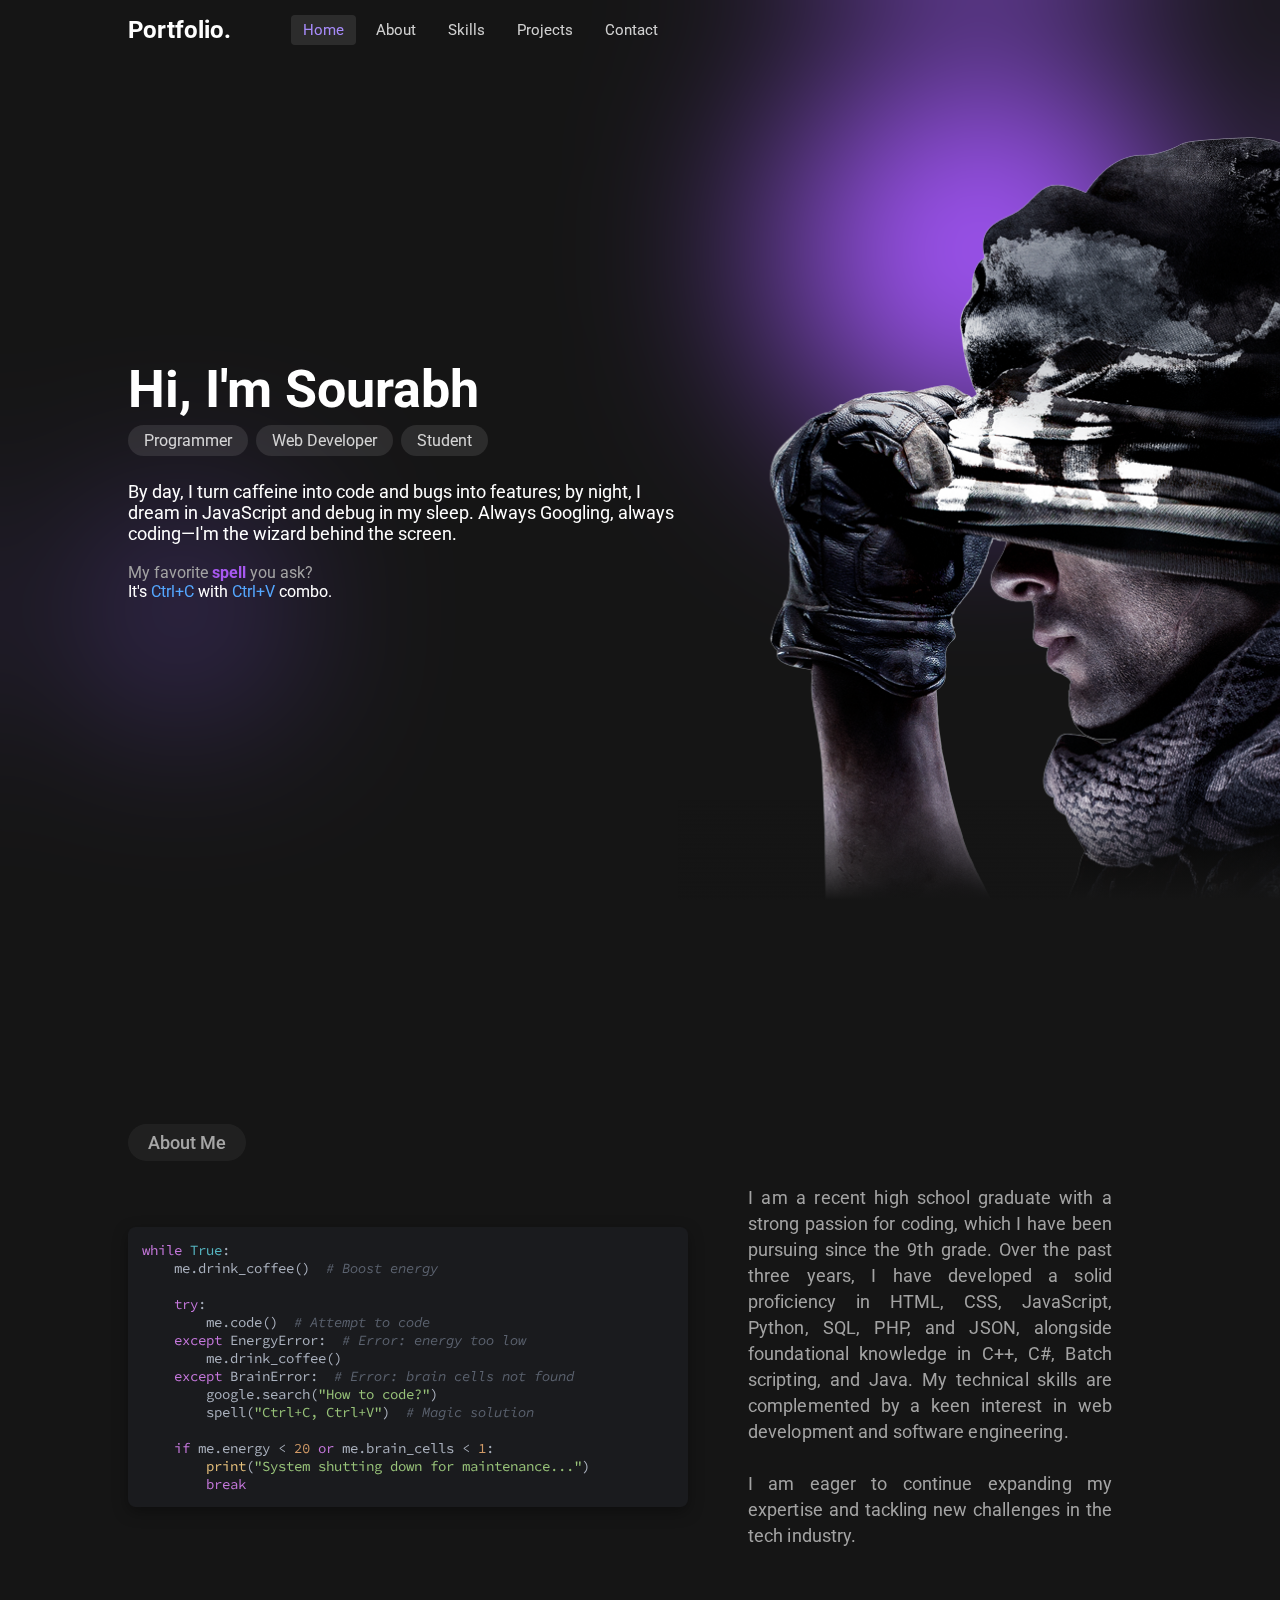
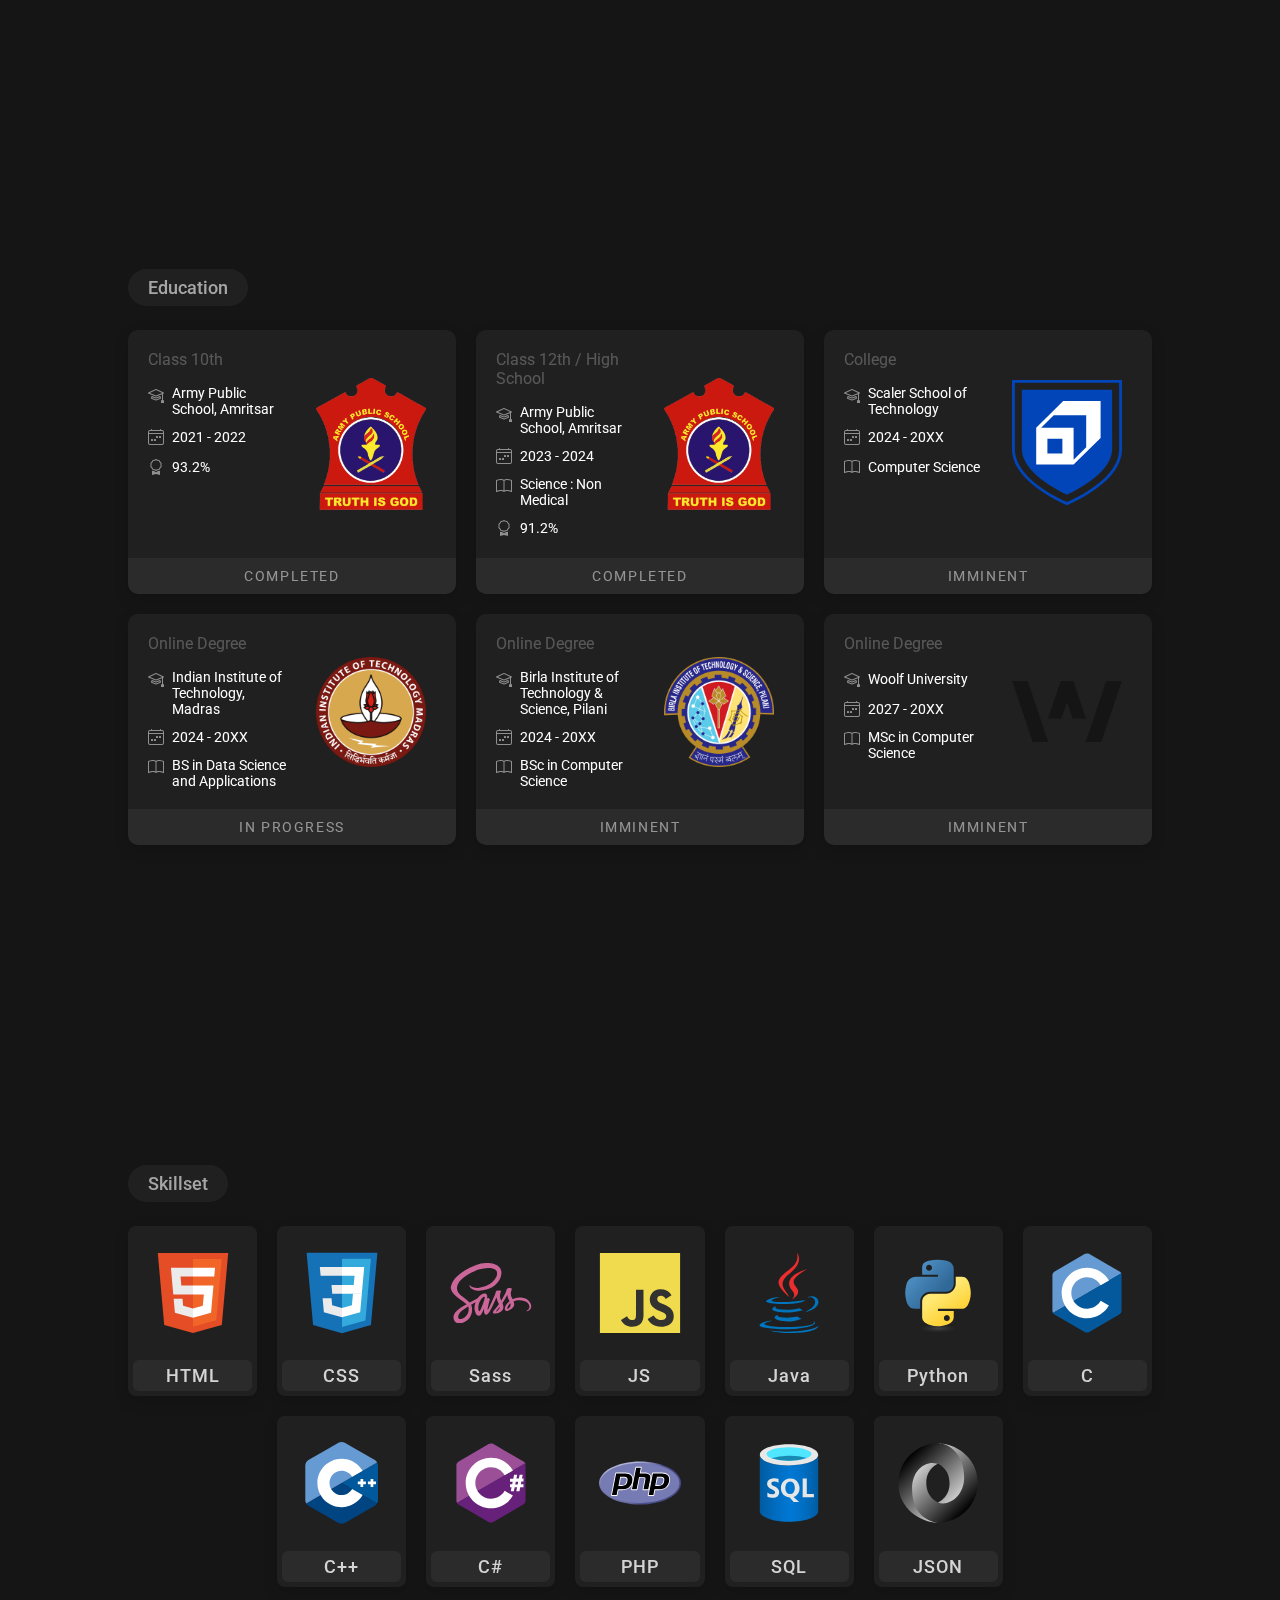
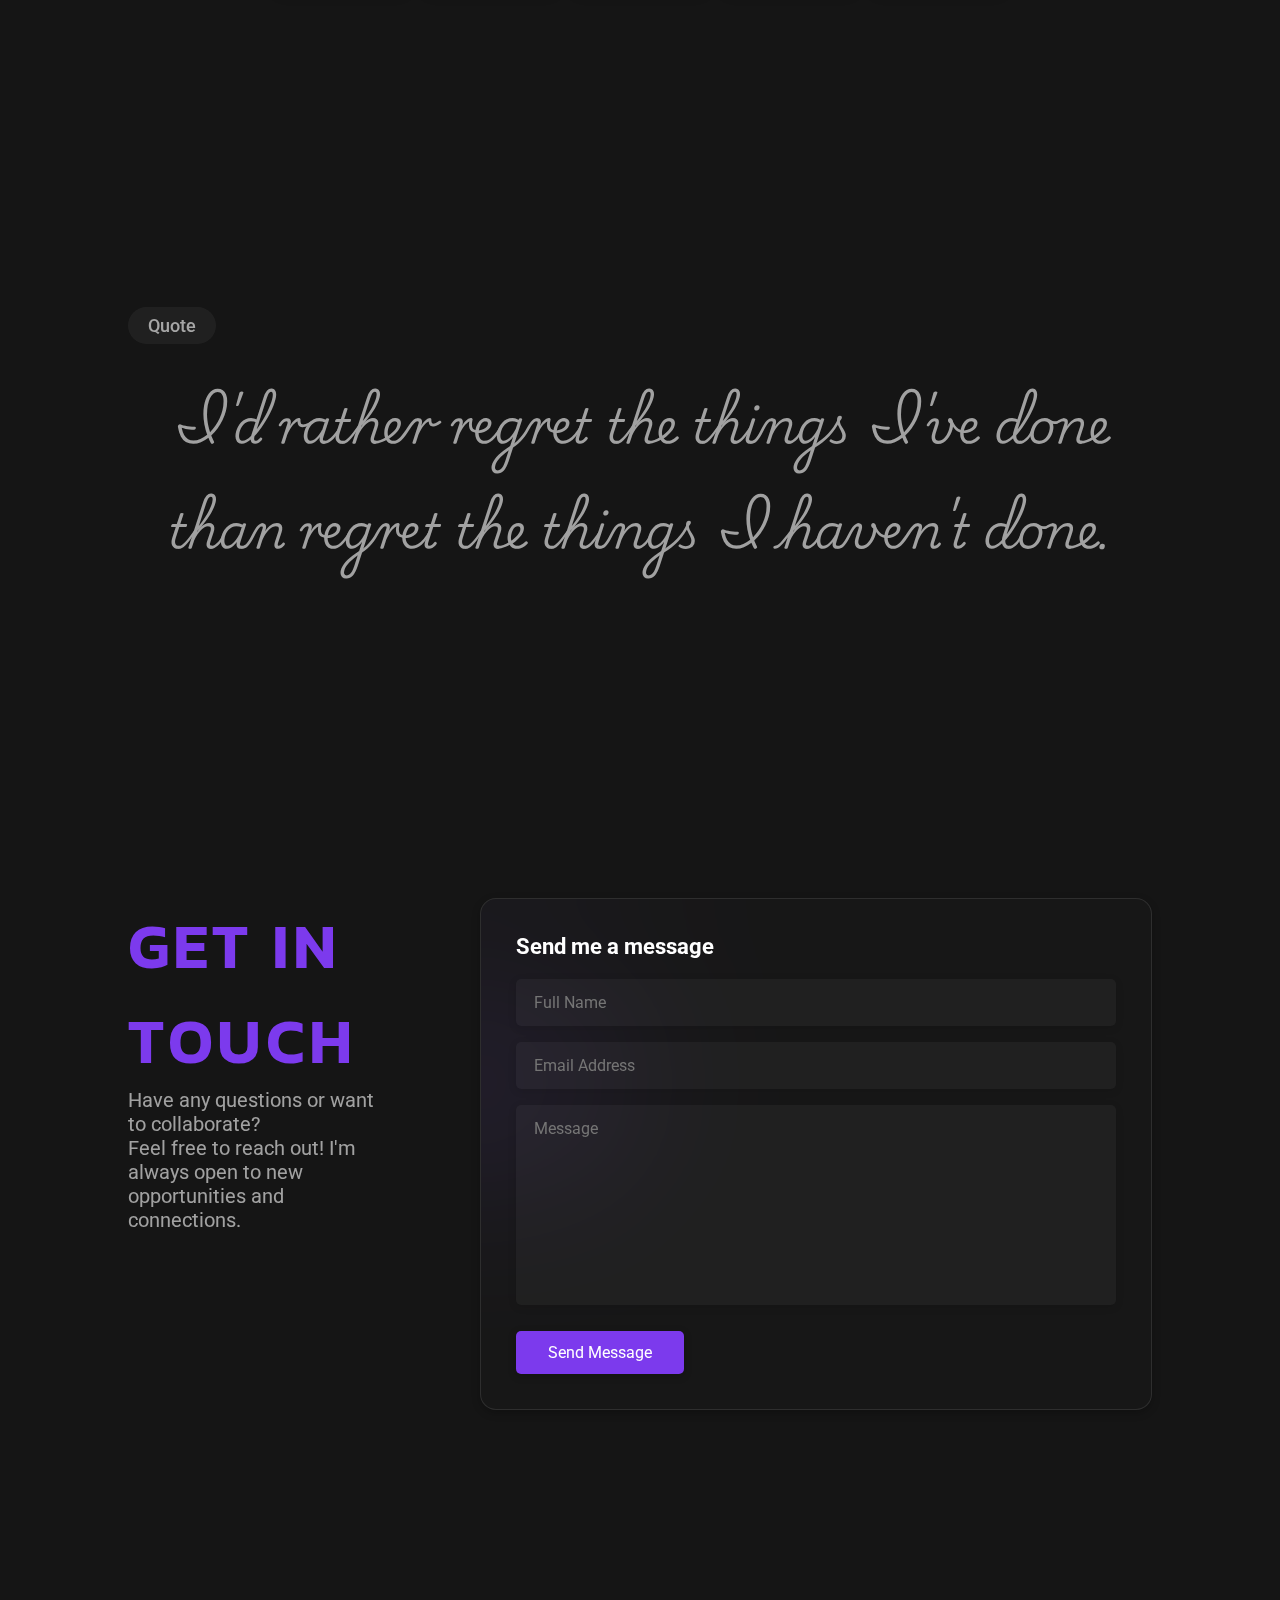
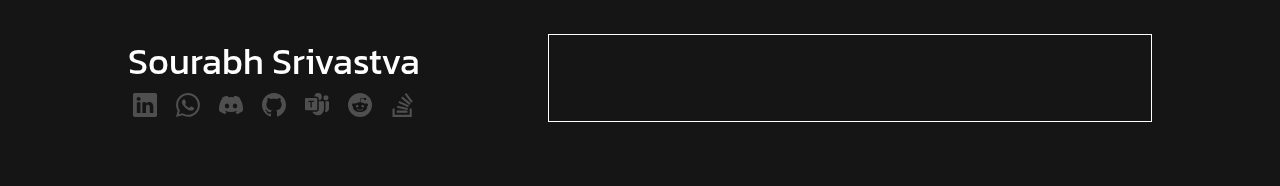
==== index.html @ 2c6bd29f "Add files via upload" ====
<!DOCTYPE html>
<html lang="en">
<head>
    <meta charset="UTF-8">
    <meta name="viewport" content="width=device-width, initial-scale=1.0">
    <title>Document</title>
    <link rel="stylesheet" href="assets/styles/atom-one-dark.min.css">
    <link rel="stylesheet" href="assets/styles/card-glow.css">
    <link rel="stylesheet" href="assets/styles/style.css">
    <script src="assets/scripts/svg-loader.min.js"></script>
    <script src="assets/scripts/highlight.min.js"></script>
    <script>
        hljs.highlightAll();
        hljs.configure({tabReplace: '    '});
    </script>
    <script src="assets/scripts/education.js" defer></script>
    <script src="assets/scripts/programming-languages.js" defer></script>
</head>
<body>
    <div class="bg-bubble bubble-1"></div>
    <div class="bg-bubble bubble-2"></div>
    <div class="bg-effect"></div>
    <div id="navbar">
        <div class="logo-wrapper">
            <h2>Portfolio.</h2>
        </div>
        <div class="nav-list">
            <a href="#home">
                <div class="nav-item active">
                    <div class="icon"></div>
                    <span>Home</span>
                </div>
            </a>
            <a href="#about-me">
                <div class="nav-item">
                    <div class="icon"></div>
                    <span>About</span>
                </div>
            </a>
            <a href="#skills">
                <div class="nav-item">
                    <div class="icon"></div>
                    <span>Skills</span>
                </div>
            </a>
            <a href="#projects">
                <div class="nav-item">
                    <div class="icon"></div>
                    <span>Projects</span>
                </div>
            </a>
            <a href="#contact">
                <div class="nav-item">
                    <div class="icon"></div>
                    <span>Contact</span>
                </div>
            </a>
        </div>
    </div>

    <section class="banner" id="home">
        <div class="intro">
            <h1>Hi, I'm Sourabh</h1>
            <div class="roles">
                <div class="chip">Programmer</div>
                <div class="chip">Web Developer</div>
                <div class="chip">Student</div>
            </div>
            <p>By day, I turn caffeine into code and bugs into features; by night, I dream in JavaScript and debug in my sleep. Always Googling, always coding—I'm the wizard behind the screen.</p>
            <br><span class="muted">My favorite <b class="font-purple-3">spell</b> you ask?</span>
            <br>It's <span class="font-blue">Ctrl+C</span> with <span class="font-blue">Ctrl+V</span> combo.
        </div>
        <div class="profile-picture-wrapper">
            <img class="profile-picture" src="assets/media/images/ghost.png" alt="">
        </div>
    </section>

    <section class="about-me" id="about-me">
        <header>About Me</header>
        <div class="inner-section-wrapper">
            <div class="code-wrapper">
                <div class="bubble id-1"></div>
                <div class="bubble id-2"></div>
                <pre><code class="language-python">while True:
    me.drink_coffee()  # Boost energy

    try:
        me.code()  # Attempt to code
    except EnergyError:  # Error: energy too low
        me.drink_coffee()
    except BrainError:  # Error: brain cells not found
        google.search("How to code?")
        spell("Ctrl+C, Ctrl+V")  # Magic solution

    if me.energy < 20 or me.brain_cells < 1:
        print("System shutting down for maintenance...")
        break</code></pre>
        </div>
            <p>I am a recent high school graduate with a strong passion for coding, which I have been pursuing since the 9th grade. Over the past three years, I have developed a solid proficiency in HTML, CSS, JavaScript, Python, SQL, PHP, and JSON, alongside foundational knowledge in C++, C#, Batch scripting, and Java. My technical skills are complemented by a keen interest in web development and software engineering.
                <br><br>I am eager to continue expanding my expertise and tackling new challenges in the tech industry.</p>
        </div>
    </section>

    <section class="education">
        <header>Education</header>
        <div class="inner-section-wrapper" id="education-card-wrapper">
            <!-- JS INJECTION -->
        </div>
    </section>

    <section class="skills">
        <header>Skillset</header>
        <div class="inner-section-wrapper" id="skill-card-wrapper">
            <!-- JS INJECTION -->
        </div>
    </section>

    <section class="quote">
        <header>Quote</header>
        <div class="inner-section-wrapper">
            <div class="quote-text">
                I'd rather regret the things I've done<br>than regret the things I haven't done.
            </div>
        </div>
    </section>

    <section class="contact" id="contact">
        <!-- <header>Contach</header> -->
        <div class="inner-section-wrapper">
            <header>
                <h1>Get in touch</h1>
                <p>Have any questions or want to collaborate?<br>Feel free to reach out! I'm always open to new opportunities and connections.</p>
            </header>
            <form action="" method="post">
                <div class="bg-bubble bubble-3"></div>
                <div class="bg-effect"></div>
                <h2>Send me a message</h2>
                <input type="text" name="name" placeholder="Full Name">
                <input type="text" name="email" placeholder="Email Address">
                <textarea name="message" placeholder="Message"></textarea>
                <button type="submit">Send Message</button>
            </form>
        </div>
    </section>

    <footer>
        <h1>Sourabh Srivastva</h1>
        <div class="social-links">
            <div class="link">
                <svg data-src="assets/media/svgs/social-media/linkedin.svg" alt=""></svg>
            </div>
            <div class="link">
                <svg data-src="assets/media/svgs/social-media/whatsapp.svg" alt=""></svg>
            </div>
            <div class="link">
                <svg data-src="assets/media/svgs/social-media/discord.svg" alt=""></svg>
            </div>
            <div class="link">
                <svg data-src="assets/media/svgs/social-media/github.svg" alt=""></svg>
            </div>
            <div class="link">
                <svg data-src="assets/media/svgs/social-media/microsoft-teams.svg" alt=""></svg>
            </div>
            <div class="link">
                <svg data-src="assets/media/svgs/social-media/reddit.svg" alt=""></svg>
            </div>
            <div class="link">
                <svg data-src="assets/media/svgs/social-media/stack-overflow.svg" alt=""></svg>
            </div>
        </div>
        <div class="inner-footer-wrapper">
            <!-- <div>
                <h3>Links</h3>
                <ul>
                    <li>Home</li>
                    <li>About</li>
                    <li>Skills</li>
                    <li>Projects</li>
                    <li>Contacts</li>
                </ul>
            </div> -->
        </div>
    </footer>
</body>
</html>
---- assets/styles/atom-one-dark.min.css ----
pre code.hljs{display:block;overflow-x:auto;padding:1em}code.hljs{padding:3px 5px}.hljs{color:#abb2bf;background:#282c34}.hljs-comment,.hljs-quote{color:#5c6370;font-style:italic}.hljs-doctag,.hljs-formula,.hljs-keyword{color:#c678dd}.hljs-deletion,.hljs-name,.hljs-section,.hljs-selector-tag,.hljs-subst{color:#e06c75}.hljs-literal{color:#56b6c2}.hljs-addition,.hljs-attribute,.hljs-meta .hljs-string,.hljs-regexp,.hljs-string{color:#98c379}.hljs-attr,.hljs-number,.hljs-selector-attr,.hljs-selector-class,.hljs-selector-pseudo,.hljs-template-variable,.hljs-type,.hljs-variable{color:#d19a66}.hljs-bullet,.hljs-link,.hljs-meta,.hljs-selector-id,.hljs-symbol,.hljs-title{color:#61aeee}.hljs-built_in,.hljs-class .hljs-title,.hljs-title.class_{color:#e6c07b}.hljs-emphasis{font-style:italic}.hljs-strong{font-weight:700}.hljs-link{text-decoration:underline}
---- assets/styles/card-glow.css ----
:root {
	/* --backdrop: hsl(0 0% 60% / 0.12); */
	--backdrop: rgba(255, 255, 255, 0);
  --radius: 10;
  --border: 3;
  --backup-border: var(--backdrop);
  --size: 200;
}

[data-glow]:nth-of-type(1) {
  --base: 80;
  --spread: 500;
  --outer: 1;
}

[data-glow]:nth-of-type(2) {
  --base: 150;
  --spread: 300;
  --outer: 1;
}

[data-glow]:nth-of-type(3) {
  --base: 220;
  --spread: 200;
  --outer: 1;
}

.card {
  box-shadow: 0 1rem 2rem -1rem black;
  backdrop-filter: blur(calc(var(--cardblur, 5) * 1px));
}

/* Glow specific styles */
[data-glow] {
  --border-size: calc(var(--border, 2) * 1px);
  --spotlight-size: calc(var(--size, 150) * 1px);
  --hue: calc(var(--base) + (var(--xp, 0) * var(--spread, 0)));
  background-image: radial-gradient(
    var(--spotlight-size) var(--spotlight-size) at
    calc(var(--x, 0) * 1px)
    calc(var(--y, 0) * 1px),
    hsl(var(--hue, 210) calc(var(--saturation, 100) * 1%) calc(var(--lightness, 70) * 1%) / var(--bg-spot-opacity, 0.1)), transparent
  );
  background-color: var(--backdrop, transparent);
  background-size: calc(100% + (2 * var(--border-size))) calc(100% + (2 * var(--border-size)));
  background-position: 50% 50%;
  background-attachment: fixed;
  border: var(--border-size) solid var(--backup-border);
  position: relative;
  touch-action: none;
}

[data-glow]::before,
[data-glow]::after {
  pointer-events: none;
  content: "";
  position: absolute;
  inset: calc(var(--border-size) * -1);
  border: var(--border-size) solid transparent;
  border-radius: calc(var(--radius) * 1px);
  background-attachment: fixed;
  background-size: calc(100% + (2 * var(--border-size))) calc(100% + (2 * var(--border-size)));
  background-repeat: no-repeat;
  background-position: 50% 50%;
  mask:
    linear-gradient(transparent, transparent),
    linear-gradient(white, white);
  mask-clip: padding-box, border-box;
  mask-composite: intersect;
}

/* This is the emphasis light */
[data-glow]::before {
  background-image: radial-gradient(
    calc(var(--spotlight-size) * 0.75) calc(var(--spotlight-size) * 0.75) at
    calc(var(--x, 0) * 1px)
    calc(var(--y, 0) * 1px),
    hsl(var(--hue, 210) calc(var(--saturation, 100) * 1%) calc(var(--lightness, 50) * 1%) / var(--border-spot-opacity, 1)), transparent 100%
  );
  filter: brightness(2);
}
/* This is the spotlight */
[data-glow]::after {
  background-image: radial-gradient(
    calc(var(--spotlight-size) * 0.5) calc(var(--spotlight-size) * 0.5) at
    calc(var(--x, 0) * 1px)
    calc(var(--y, 0) * 1px),
    hsl(0 100% 100% / var(--border-light-opacity, 1)), transparent 100%
  );
}
[data-glow] [data-glow] {
  position: absolute;
  inset: 0;
  will-change: filter;
  opacity: var(--outer, 1);
}
[data-glow] > [data-glow] {
  border-radius: calc(var(--radius) * 1px);
  border-width: calc(var(--border-size) * 20);
  filter: blur(calc(var(--border-size) * 10));
  background: none;
  pointer-events: none;
}
[data-glow] > [data-glow]::before {
  inset: -10px;
  border-width: 10px;
}
[data-glow] [data-glow] {
  border: none;
}
[data-glow] :is(a, button) {
  border-radius: calc(var(--radius) * 1px);
  border: var(--border-size) solid transparent;
}
[data-glow] :is(a, button) [data-glow] {
  background: none;
}
[data-glow] :is(a, button) [data-glow]::before {
  inset: calc(var(--border-size) * -1);
  border-width: calc(var(--border-size) * 1);
}
---- assets/styles/style.css ----
@import url('https://fonts.googleapis.com/css2?family=Roboto:ital,wght@0,100;0,300;0,400;0,500;0,700;0,900;1,100;1,300;1,400;1,500;1,700;1,900&display=swap');
@import url('https://fonts.googleapis.com/css2?family=Source+Code+Pro:ital,wght@0,200..900;1,200..900&display=swap');
@import url('https://fonts.googleapis.com/css2?family=Kanit:ital,wght@0,100;0,200;0,300;0,400;0,500;0,600;0,700;0,800;0,900;1,100;1,200;1,300;1,400;1,500;1,600;1,700;1,800;1,900&display=swap');
@import url('https://fonts.googleapis.com/css2?family=Playwrite+CU:wght@100..400&display=swap');

*,
*:after,
*:before {
    margin: 0;
    padding: 0;
    box-sizing: border-box;
    font-family: "Roboto", sans-serif;
}

:root {
    --var-primary-bg: #151515;
    --var-secondary-bg: rgba(255, 255, 255, 0.1);
    --var-primary-accent: #fff;
    --var-secondary-accent: rgba(255, 255, 255, 0.8);
    --var-tertiary-accent: #a3a3a3;

    --var-purple-1: #8b5cf6;
    --var-purple-2: #b352fd;
    --var-purple-3: #a758f0;
    --var-purple-4: #a78bfa;
    --var-blue: #54a7ff;
    --var-green: #3fb950;

    --var-primary-bg-blur: 100px;
}


/* COMMON */
a:link,
a:visited {
    color: currentColor;
    text-decoration: none;
}

svg {
    fill: currentColor;
}
img {
    display: block;
}

.muted {
    color: var(--var-tertiary-accent);
}
.font-blue {
    color: var(--var-blue);
}
.font-purple-3 {
    color: var(--var-purple-3);
}

html,
body {
    height: 100%;
    width: 100%;
    scroll-behavior: smooth;
}

body {
    background-color: var(--var-primary-bg);
    color: var(--var-primary-accent);
    overflow-x: hidden;
    /* color-scheme: dark; */
}


.bg-bubble {
    position: absolute;
    border-radius: 50%;
    z-index: -1;

    &.bubble-1 {
        top: 50px;
        right: 100px;
        height: 400px;
        width: 400px;
        background-image: radial-gradient(var(--var-purple-2), var(--var-purple-1));
    }

    &.bubble-2 {
        bottom: 230px;
        left: 120px;
        height: 120px;
        width: 120px;
        background-color: var(--var-purple-1);
    }

    &.bubble-3 {
        top: 30%;
        left: 5%;
        height: 60px;
        width: 60px;
        /* transform: rotate(60deg); */
        background-color: var(--var-purple-1);
    }
}

.bg-effect {
    position: absolute;
    top: 0;
    left: 0;
    height: 100%;
    width: 100%;
    backdrop-filter: blur(var(--var-primary-bg-blur));
    z-index: -1;
}


/* NAVBAR */
#navbar {
    height: 60px;
    width: 100%;
    padding: 0 8rem;
    display: flex;
    align-items: center;
    /* justify-content: space-between; */
    gap: 60px;

    .nav-list {
        display: flex;
        gap: 8px;
        list-style: none;
        font-size: 15px;
        font-weight: 400;
        color: var(--var-secondary-accent);

        .nav-item {
            display: flex;
            gap: 5px;
            padding: 6px 12px;
            border-radius: 4px;
            cursor: pointer;

            &:hover,
            &.active {
                background-color: var(--var-secondary-bg);
            }

            &.active {
                color: var(--var-purple-4);
            }

            & .icon {
                /* display: flex; */
                display: none;

                & svg {
                    height: 15px;
                    width: 15px;
                }
            }
        }
    }
}


/* MAIN BODY */
section {
    padding: 10rem 8rem;
    position: relative;
    /* border: 1px solid #fff; */

    /* & h2 {
        font-size: 42px;
        font-weight: 500;
        margin-bottom: 1.5rem;
    } */

    & > header {
        font-size: 18px;
        font-weight: 500;
        margin-bottom: 1.5rem;
        background-color: rgba(255, 255, 255, 0.05);
        border-radius: 50px;
        width: fit-content;
        padding: 8px 20px;
        color: rgba(255, 255, 255, 0.6);
        backdrop-filter: blur(10px);
        user-select: none;
    }
}


/* BANNER */
.banner {
    padding: 0 0 0 8rem;
    height: calc(100svh - 60px);
    width: 100%;
    display: flex;
    align-items: center;
    justify-content: space-around;
    margin-bottom: 4rem;

    .intro {
        /* border: 1px solid #fff; */

        & h1 {
            font-size: 3.25rem;
        }

        & .roles {
            margin: 5px 0 25px;
            display: flex;
            gap: 8px;
            font-size: 1rem;
            color: var(--var-secondary-accent);

            & .chip {
                padding: 6px 16px;
                border-radius: 50px;
                background-color: var(--var-secondary-bg);
            }
        }

        & p {
            width: 55ch;
            font-size: 1.125rem;
        }
    }

    & .profile-picture-wrapper {
        height: 85vh;
        width: fit-content;
        margin-top: auto;
        margin-left: auto;
        position: relative;

        &::after {
            content: '';
            position: absolute;
            bottom: 0;
            left: 0;
            height: 100px;
            width: 100%;
            background-image: linear-gradient(transparent, var(--var-primary-bg));
        }

        & .profile-picture {
            display: block;
            height: 100%;
            width: auto;
            user-select: none;
            -webkit-user-drag: none;
        }
    }
}


/* ABOUT ME */
.about-me {
    height: fit-content;
    width: 100%;
    display: block;

    & .inner-section-wrapper {
        display: grid;
        grid-template-columns: 560px 1fr;
        align-items: center;
        gap: 20px;
        width: 100%;

        & .code-wrapper {
            position: relative;
            height: min-content;
            user-select: none;

            & * {
                font-family: "Source Code Pro", monospace;
            }
        }

        & code {
            tab-size: 8 !important;
            border-radius: 8px;
            font-size: 14px;
            background-color: rgba(40, 44, 52, 0.3);
            box-shadow: rgba(0, 0, 0, 0.35) 0px 5px 15px;
            backdrop-filter: var(--var-primary-bg-blur);
        }

        & p {
            font-size: 1.125rem;
            line-height: 26px;
            letter-spacing: 0.01ch;
            color: var(--var-tertiary-accent);
            text-align: justify;
            padding: 0 40px;
        }
    }
}


/* EDUCATION */
.education {
    /* border: 1px solid #fff; */

    & .inner-section-wrapper {
        display: grid;
        grid-template-columns: 1fr 1fr 1fr;
        gap: 20px;

        & .education-card {
            position: relative;
            background-color: rgba(255, 255, 255, 0.05);
            box-shadow: rgba(0, 0, 0, 0.15) 0px 5px 15px;
            border-radius: 10px;
            display: grid;
            grid-template-columns: 1fr auto;
            grid-template-rows: auto 1fr auto;
            overflow: hidden;
            transition: all 0.25s ease-in;
            outline: 2px solid transparent;

            &:hover {
                /* box-shadow: 0px 2px 4px rgba(0, 0, 0, 0.13), 0 0 0 1px rgba(0, 0, 0, 0.1); */
                outline-color: #8b5cf6;
                box-shadow: 0px 0px 8px #8b5cf6;
            }

            & > header {
                user-select: none;
                color: rgba(255, 255, 255, 0.25);
                font-size: 16px;
                grid-column: 1;
                grid-row: 1;
                padding: 20px 20px 6px;
            }

            & .info {
                width: 100%;
                display: flex;
                flex-direction: column;
                gap: 10px;
                grid-column: 1;
                grid-row: 2;
                padding: 10px 10px 20px 20px;
                
                & .row {
                    display: flex;
                    align-items: center;
                    gap: 8px;
                    font-size: 14px;
    
                    & .icon {
                        display: flex;
                        margin-top: 4px;
                        align-items: flex-start;
                        justify-content: center;
                        height: 100%;

                        & svg {
                            height: 16px;
                            width: 16px;
                            fill: rgba(255, 255, 255, 0.5);
                        }
                    }
                }
            }
    
            & .institute-logo {
                height: 100%;
                width: 160px;
                display: flex;
                align-items: center;
                justify-content: center;
                padding: 20px 30px 20px 20px;
                grid-column: 2;
                grid-row: 1/3;

                & img {
                    height: auto; /* 150 */
                    width: 100%;
                    -webkit-user-drag: none;
                    user-select: none;
                }
            }

            & .education-status {
                user-select: none;
                grid-column: 1/3;
                grid-row: 3;
                padding: 10px 20px;
                text-align: center;
                background-color: rgba(255, 255, 255, 0.05);
                color: rgba(255, 255, 255, 0.5);
                text-transform: uppercase;
                letter-spacing: 0.2ch;
                font-size: 14px;
            }
        }
    }
}


/* SKILLS */
.skills {
    /* border: 1px solid #fff; */

    & .inner-section-wrapper {
        --var-columns: 7;
        --var-gap: 20px;

        display: flex;
        flex-wrap: wrap;
        justify-content: center;
        gap: var(--var-gap);

        & .skill-card {
            flex: 0 0 calc(14.28% - (20px * (var(--var-columns) - 1)/var(--var-columns)));
            padding: 5px;
            background-color: rgba(255, 255, 255, 0.05);
            box-shadow: rgba(0, 0, 0, 0.15) 0px 5px 15px;
            border-radius: 8px;
            overflow: hidden;
            transition: all 0.15s ease-in;
            outline: 2px solid transparent;

            &:hover {
                box-shadow: 0px 2px 4px rgba(0, 0, 0, 0.13), 0 0 0 1px rgba(0, 0, 0, 0.1);
                outline-color: #8b5cf6;
                /* box-shadow: 0px 0px 8px #8b5cf6; */
                transform: scale(1.05);

                & .title {
                    color: #fff;
                    background-color: #8b5cf6;
                }
            }

            & .image-wrapper {
                padding: 14px;
                border-radius: 6px;
                display: flex;
                align-items: center;
                justify-content: center;
                aspect-ratio: 23/24; /* 160px */
                /* border: 1px solid #fff; */

                & img {
                    height: auto;
                    width: 90%;
                    user-select: none;
                    -webkit-user-drag: none;
                }
            }

            & .title {
                margin-top: 5px;
                text-align: center;
                font-size: 18px;
                font-weight: 500;
                letter-spacing: 1px;
                padding: 5px;
                background-color: rgba(255, 255, 255, 0.05);
                border-radius: 6px;
                color: rgba(255, 255, 255, 0.8);
                transition: all 0.25s ease-in-out;
            }
        }
    }
}


.quote-text {
    font-size: 48px;
    font-weight: 300;
    font-family: "Playwrite CU", cursive;
    color: #a1a1a1;
    text-align: center;
    /* border: 1px solid #fff; */
}


.contact {
    /* border: 1px solid #fff; */

    & .inner-section-wrapper {
        display: flex;
        justify-content: space-between;
        gap: 6rem;

        & header {
            /* border: 1px solid #fff; */
            & h1 {
                color: #7c3aed;
                font-size: 64px;
                text-transform: uppercase;
                font-weight: 600;
                letter-spacing: 0.1ch;
                font-family: "Kanit", sans-serif;
            }
            & p {
                font-size: 20px;
                color: rgba(255, 255, 255, 0.6);
            }
        }

        & form {
            width: fit-content;
            background-color: rgba(255, 255, 255, 0.01);
            border: 1px solid rgba(255, 255, 255, 0.1);
            padding: 35px 35px;
            border-radius: 16px;
            box-shadow: rgba(0, 0, 0, 0.24) 0px 3px 8px;
            position: relative;
            /* backdrop-filter: blur(10px); */
            overflow: hidden;
            min-width: fit-content;

            & h2 {
                color: #fff;
                /* border: 1px solid #fff; */
                margin-bottom: 20px;
                font-size: 22px;
            }
            & input,
            & textarea {
                display: block;
                background-color: rgba(255, 255, 255, 0.04);
                border: 2px solid transparent;
                outline: none;
                padding: 12px 16px;
                font-size: 16px;
                margin-bottom: 16px;
                width: 600px;
                border-radius: 5px;
                color: #c0c0c0;
                resize: none;
                transition: 0.15s linear;
                box-shadow: rgba(0, 0, 0, 0.1) 0px 2px 8px 0px;
                /* backdrop-filter: blur(20px); */

                &:hover {
                    /* border: 2px solid rgba(255, 255, 255, 0.2); */
                    background-color: rgba(255, 255, 255, 0.06);
                }
                &:focus {
                    /* background-color: rgba(0, 0, 0, 0.4); */
                    border-bottom: 2px solid #7c3aed;
                    background-color: rgba(255, 255, 255, 0.06);
                    color: #fff;
                }
            }

            & textarea {
                height: 200px;
            }

            & button[type="submit"] {
                outline: none;
                border: none;
                background-color: transparent;
                background-color: #7c3aed;
                color: #fff;
                padding: 12px 32px;
                font-size: 16px;
                border-radius: 5px;
                cursor: pointer;
                transition: 0.15s ease-in-out;
                /* width: 100%; */
                box-shadow: rgba(0, 0, 0, 0.2) 0px 2px 8px 0px;
                margin-top: 10px;

                &:hover {
                    background-color: #8b5cf6;
                }
            }
        }
    }
}






footer {
    /* border: 1px solid #fff; */
    padding: 4rem 8rem;
    display: grid;
    grid-template-columns: auto 1fr;
    grid-template-rows: auto 1fr;
    column-gap: 8rem;

    & h1 {
        font-size: 36px;
        font-weight: 400;
        font-family: "Kanit", sans-serif;
        grid-column: 1;
        grid-row: 1;
        /* border: 1px solid #fff;   */
    }

    & .social-links {
        /* border: 1px solid #fff;   */
        height: fit-content;
        display: flex;
        justify-content: space-between;
        gap: 5px;
        grid-column: 1;
        grid-row: 2;

        & .link {
            /* border: 1px solid #fff;   */
            display: flex;
            align-items: center;
            justify-content: center;
            padding: 5px;

            & svg {
                fill: rgba(255, 255, 255, 0.25);
                height: 24px;
                width: 24px;
                transition: 0.15s ease-in-out;
            }

            &:hover {
                & svg {
                    fill: #fff;
                }
            }
        }
    }

    & .inner-footer-wrapper {
        border: 1px solid #fff;
        grid-column: 2;
        grid-row: 1/3;
        display: flex;

        & h3 {
            font-size: 18px;
            color: rgba(255, 255, 255, 0.6);
            font-weight: 300;
            margin-bottom: 10px;
        }

        & ul {
            list-style: none;
            /* border: 1px solid #fff; */

            & li {
                color: #fff;
                font-size: 16px;
                font-weight: 400;
                padding: 2px 0;
            }
        }
    }
}
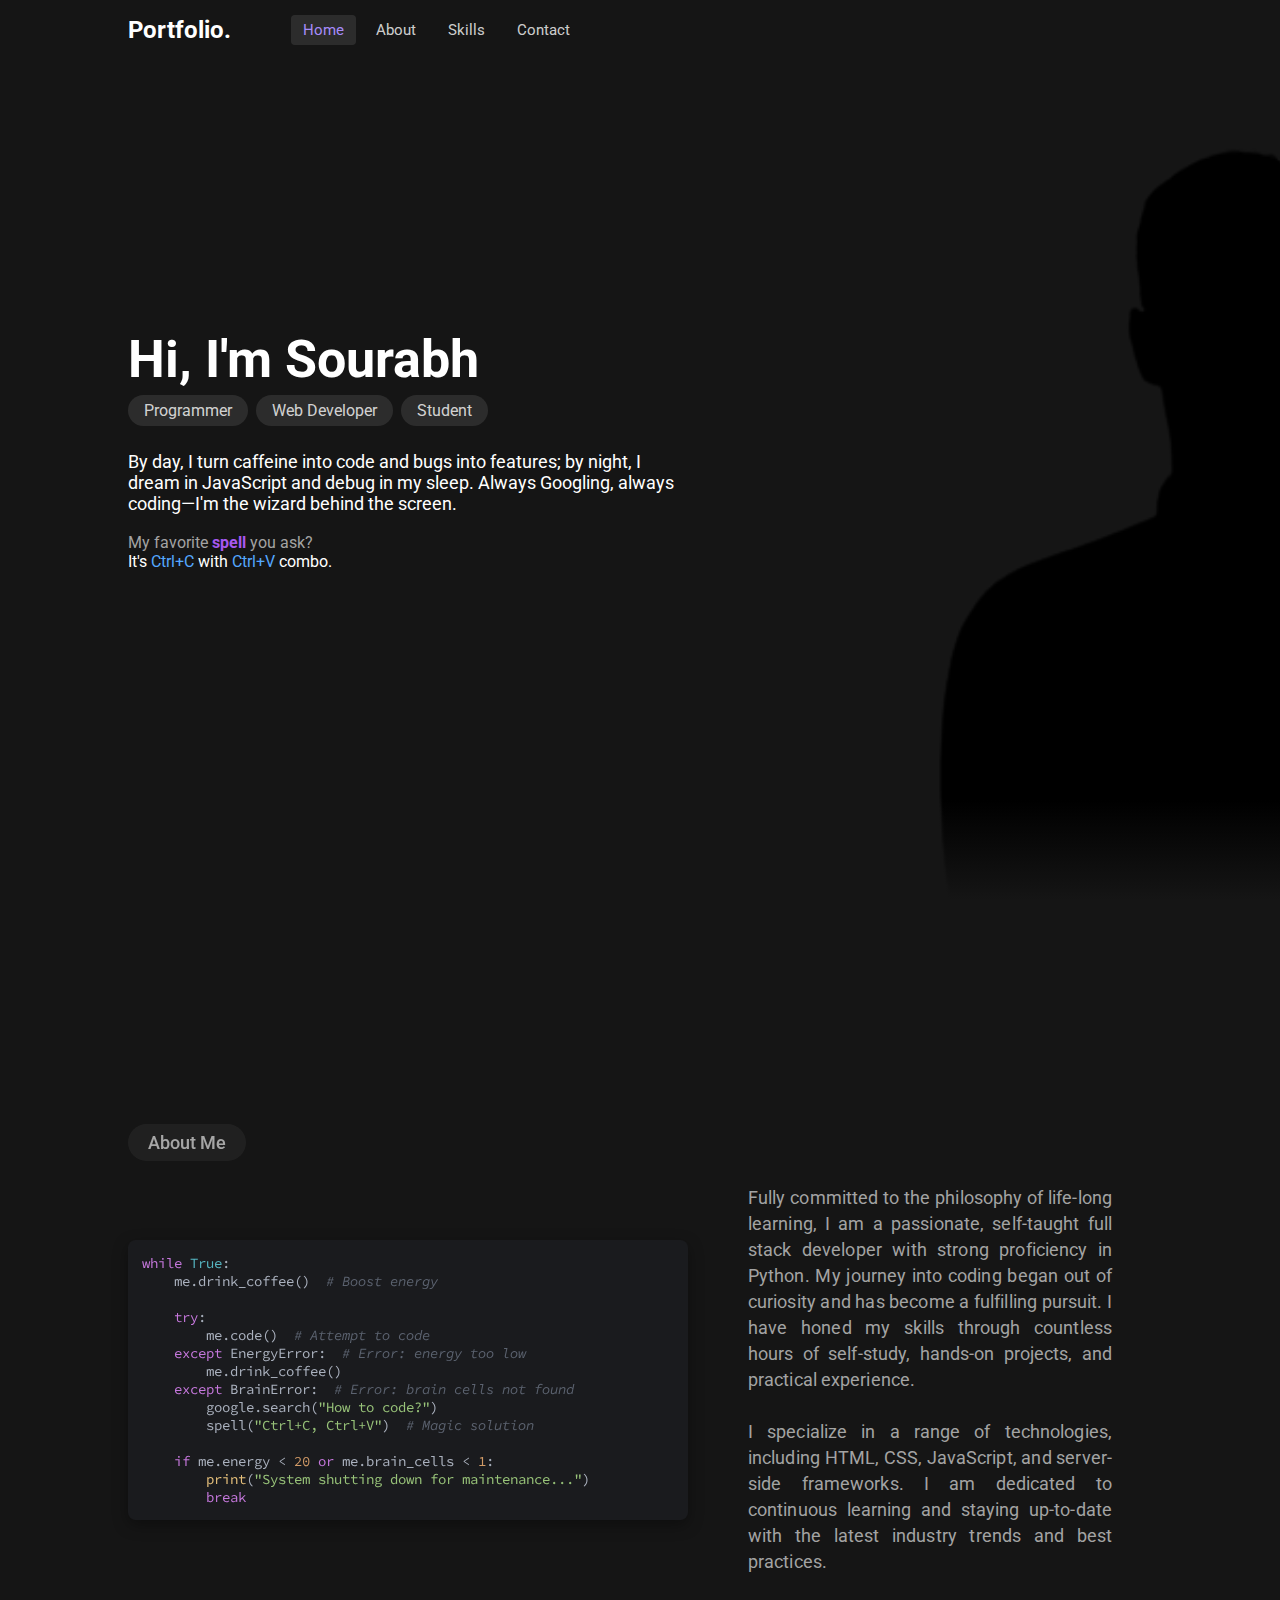
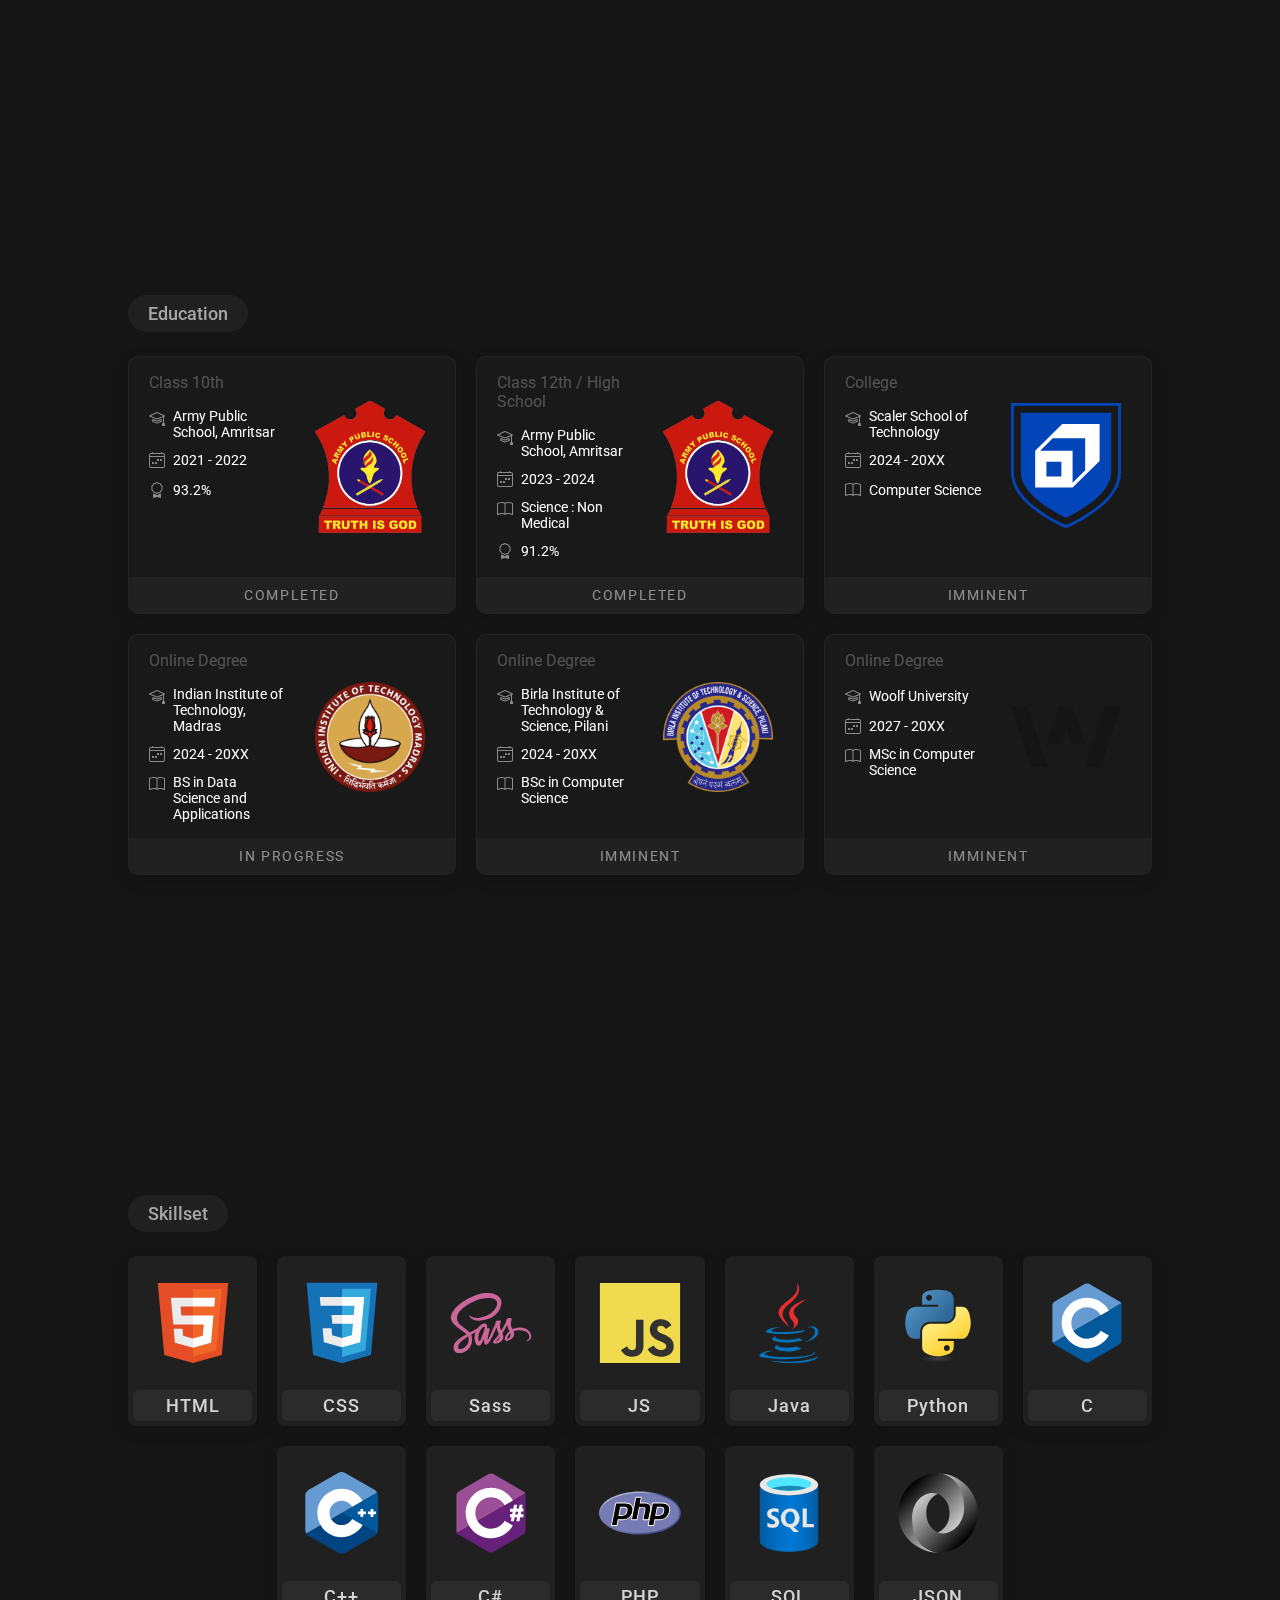
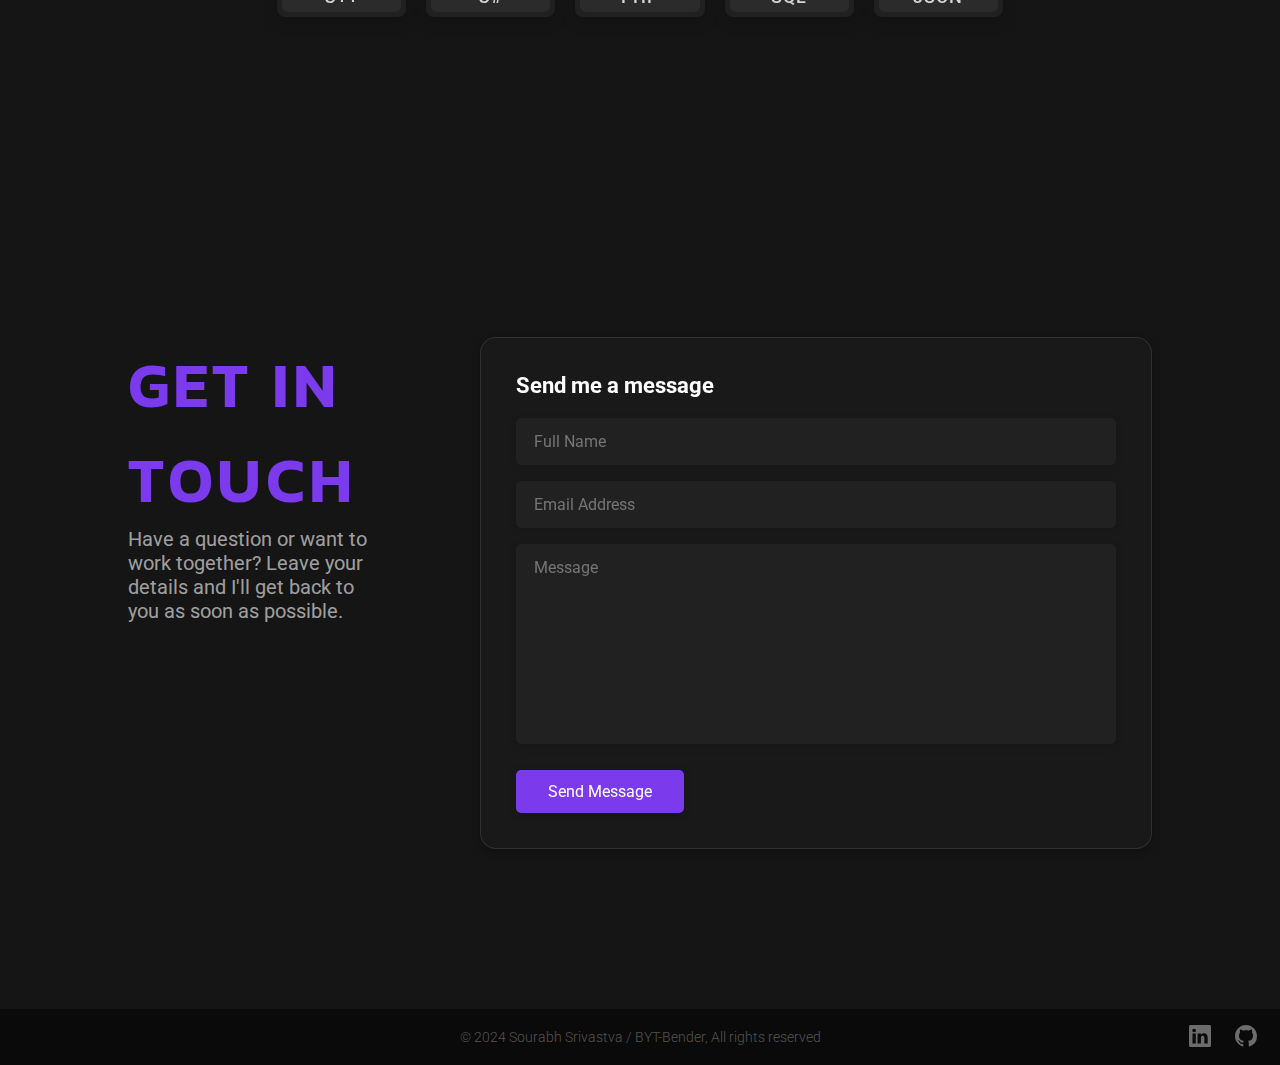
==== commit dc44f6bd: "Add files via upload" ====
--- a/index.html
+++ b/index.html
@@ -3,10 +3,11 @@
 <head>
     <meta charset="UTF-8">
     <meta name="viewport" content="width=device-width, initial-scale=1.0">
-    <title>Document</title>
+    <title>Student Portfolio | Sourabh Srivastva</title>
     <link rel="stylesheet" href="assets/styles/atom-one-dark.min.css">
     <link rel="stylesheet" href="assets/styles/card-glow.css">
     <link rel="stylesheet" href="assets/styles/style.css">
+    <!-- <link rel="stylesheet" href="assets/styles/bg-animation.css"> -->
     <script src="assets/scripts/svg-loader.min.js"></script>
     <script src="assets/scripts/highlight.min.js"></script>
     <script>
@@ -15,11 +16,12 @@
     </script>
     <script src="assets/scripts/education.js" defer></script>
     <script src="assets/scripts/programming-languages.js" defer></script>
+    <script src="assets/scripts/script.js" defer></script>
 </head>
 <body>
-    <div class="bg-bubble bubble-1"></div>
+    <!-- <div class="bg-bubble bubble-1"></div>
     <div class="bg-bubble bubble-2"></div>
-    <div class="bg-effect"></div>
+    <div class="bg-effect"></div> -->
     <div id="navbar">
         <div class="logo-wrapper">
             <h2>Portfolio.</h2>
@@ -37,18 +39,18 @@
                     <span>About</span>
                 </div>
             </a>
-            <a href="#skills">
+            <a href="#skillset">
                 <div class="nav-item">
                     <div class="icon"></div>
                     <span>Skills</span>
                 </div>
             </a>
-            <a href="#projects">
+            <!-- <a href="#projects">
                 <div class="nav-item">
                     <div class="icon"></div>
                     <span>Projects</span>
                 </div>
-            </a>
+            </a> -->
             <a href="#contact">
                 <div class="nav-item">
                     <div class="icon"></div>
@@ -71,7 +73,7 @@
             <br>It's <span class="font-blue">Ctrl+C</span> with <span class="font-blue">Ctrl+V</span> combo.
         </div>
         <div class="profile-picture-wrapper">
-            <img class="profile-picture" src="assets/media/images/ghost.png" alt="">
+            <img class="profile-picture" src="assets/media/images/person.png" alt="">
         </div>
     </section>
 
@@ -96,8 +98,8 @@
         print("System shutting down for maintenance...")
         break</code></pre>
         </div>
-            <p>I am a recent high school graduate with a strong passion for coding, which I have been pursuing since the 9th grade. Over the past three years, I have developed a solid proficiency in HTML, CSS, JavaScript, Python, SQL, PHP, and JSON, alongside foundational knowledge in C++, C#, Batch scripting, and Java. My technical skills are complemented by a keen interest in web development and software engineering.
-                <br><br>I am eager to continue expanding my expertise and tackling new challenges in the tech industry.</p>
+            <p>Fully committed to the philosophy of life-long learning, I am a passionate, self-taught full stack developer with strong proficiency in Python. My journey into coding began out of curiosity and has become a fulfilling pursuit. I have honed my skills through countless hours of self-study, hands-on projects, and practical experience.<br><br>
+                I specialize in a range of technologies, including HTML, CSS, JavaScript, and server-side frameworks. I am dedicated to continuous learning and staying up-to-date with the latest industry trends and best practices.</p>
         </div>
     </section>
 
@@ -108,32 +110,32 @@
         </div>
     </section>
 
-    <section class="skills">
+    <section class="skills" id="skillset">
         <header>Skillset</header>
         <div class="inner-section-wrapper" id="skill-card-wrapper">
             <!-- JS INJECTION -->
         </div>
     </section>
 
-    <section class="quote">
+    <!-- <section class="quote">
         <header>Quote</header>
         <div class="inner-section-wrapper">
             <div class="quote-text">
                 I'd rather regret the things I've done<br>than regret the things I haven't done.
             </div>
         </div>
-    </section>
+    </section> -->
 
     <section class="contact" id="contact">
         <!-- <header>Contach</header> -->
         <div class="inner-section-wrapper">
             <header>
                 <h1>Get in touch</h1>
-                <p>Have any questions or want to collaborate?<br>Feel free to reach out! I'm always open to new opportunities and connections.</p>
+                <p>Have a question or want to work together? Leave your details and I'll get back to you as soon as possible.</p>
             </header>
             <form action="" method="post">
-                <div class="bg-bubble bubble-3"></div>
-                <div class="bg-effect"></div>
+                <!-- <div class="bg-bubble bubble-3"></div> -->
+                <!-- <div class="bg-effect"></div> -->
                 <h2>Send me a message</h2>
                 <input type="text" name="name" placeholder="Full Name">
                 <input type="text" name="email" placeholder="Email Address">
@@ -144,42 +146,19 @@
     </section>
 
     <footer>
-        <h1>Sourabh Srivastva</h1>
         <div class="social-links">
-            <div class="link">
-                <svg data-src="assets/media/svgs/social-media/linkedin.svg" alt=""></svg>
-            </div>
-            <div class="link">
-                <svg data-src="assets/media/svgs/social-media/whatsapp.svg" alt=""></svg>
-            </div>
-            <div class="link">
-                <svg data-src="assets/media/svgs/social-media/discord.svg" alt=""></svg>
-            </div>
-            <div class="link">
-                <svg data-src="assets/media/svgs/social-media/github.svg" alt=""></svg>
-            </div>
-            <div class="link">
-                <svg data-src="assets/media/svgs/social-media/microsoft-teams.svg" alt=""></svg>
-            </div>
-            <div class="link">
-                <svg data-src="assets/media/svgs/social-media/reddit.svg" alt=""></svg>
-            </div>
-            <div class="link">
-                <svg data-src="assets/media/svgs/social-media/stack-overflow.svg" alt=""></svg>
-            </div>
+            <a href="https://www.linkedin.com/in/sourabh-srivastva/">
+                <div class="link">
+                    <svg data-src="assets/media/svgs/social-media/linkedin.svg" alt=""></svg>
+                </div>
+            </a>
+            <a href="https://github.com/BYT-Bender">
+                <div class="link">
+                    <svg data-src="assets/media/svgs/social-media/github.svg" alt=""></svg>
+                </div>
+            </a>
         </div>
-        <div class="inner-footer-wrapper">
-            <!-- <div>
-                <h3>Links</h3>
-                <ul>
-                    <li>Home</li>
-                    <li>About</li>
-                    <li>Skills</li>
-                    <li>Projects</li>
-                    <li>Contacts</li>
-                </ul>
-            </div> -->
-        </div>
+        <div class="copyright-line">© 2024 Sourabh Srivastva / BYT-Bender, All rights reserved</div>
     </footer>
 </body>
 </html>--- a/assets/styles/style.css
+++ b/assets/styles/style.css
@@ -59,6 +59,7 @@
     height: 100%;
     width: 100%;
     scroll-behavior: smooth;
+    color-scheme: dark;
 }
 
 body {
@@ -75,10 +76,10 @@
     z-index: -1;
 
     &.bubble-1 {
-        top: 50px;
-        right: 100px;
-        height: 400px;
-        width: 400px;
+        bottom: 200px;
+        right: 200px;
+        height: 150px;
+        width: 150px;
         background-image: radial-gradient(var(--var-purple-2), var(--var-purple-1));
     }
 
@@ -120,6 +121,9 @@
     align-items: center;
     /* justify-content: space-between; */
     gap: 60px;
+    position: fixed;
+    z-index: 9;
+    background-color: #151515;
 
     .nav-list {
         display: flex;
@@ -189,7 +193,8 @@
 /* BANNER */
 .banner {
     padding: 0 0 0 8rem;
-    height: calc(100svh - 60px);
+    /* height: calc(100svh - 60px); */
+    height: 100svh;
     width: 100%;
     display: flex;
     align-items: center;
@@ -229,6 +234,7 @@
         margin-top: auto;
         margin-left: auto;
         position: relative;
+        /* border: 1px solid #fff; */
 
         &::after {
             content: '';
@@ -246,6 +252,8 @@
             width: auto;
             user-select: none;
             -webkit-user-drag: none;
+            filter: brightness(0);
+            /* border: 1px solid #fff; */
         }
     }
 }
@@ -268,6 +276,9 @@
             position: relative;
             height: min-content;
             user-select: none;
+            backdrop-filter: blur(10px);
+            border-radius: 8px;
+            /* overflow: hidden; */
 
             & * {
                 font-family: "Source Code Pro", monospace;
@@ -276,8 +287,8 @@
 
         & code {
             tab-size: 8 !important;
+            font-size: 14px;
             border-radius: 8px;
-            font-size: 14px;
             background-color: rgba(40, 44, 52, 0.3);
             box-shadow: rgba(0, 0, 0, 0.35) 0px 5px 15px;
             backdrop-filter: var(--var-primary-bg-blur);
@@ -306,15 +317,18 @@
 
         & .education-card {
             position: relative;
-            background-color: rgba(255, 255, 255, 0.05);
+            border: 1px solid rgba(255, 255, 255, 0.05);
+            background-color: rgba(255, 255, 255, 0.02);
             box-shadow: rgba(0, 0, 0, 0.15) 0px 5px 15px;
             border-radius: 10px;
             display: grid;
             grid-template-columns: 1fr auto;
             grid-template-rows: auto 1fr auto;
-            overflow: hidden;
+            /* overflow: hidden; */
             transition: all 0.25s ease-in;
             outline: 2px solid transparent;
+            backdrop-filter: blur(10px);
+            /* border: 1px solid #fff; */
 
             &:hover {
                 /* box-shadow: 0px 2px 4px rgba(0, 0, 0, 0.13), 0 0 0 1px rgba(0, 0, 0, 0.1); */
@@ -328,7 +342,9 @@
                 font-size: 16px;
                 grid-column: 1;
                 grid-row: 1;
-                padding: 20px 20px 6px;
+                padding: 16px 20px 6px;
+                /* border: 1px solid #fff; */
+                border-top-left-radius: 10px;
             }
 
             & .info {
@@ -338,7 +354,8 @@
                 gap: 10px;
                 grid-column: 1;
                 grid-row: 2;
-                padding: 10px 10px 20px 20px;
+                padding: 10px 10px 16px 20px;
+                /* border: 1px solid #fff; */
                 
                 & .row {
                     display: flex;
@@ -371,6 +388,7 @@
                 padding: 20px 30px 20px 20px;
                 grid-column: 2;
                 grid-row: 1/3;
+                border-top-right-radius: 10px;
 
                 & img {
                     height: auto; /* 150 */
@@ -386,11 +404,13 @@
                 grid-row: 3;
                 padding: 10px 20px;
                 text-align: center;
-                background-color: rgba(255, 255, 255, 0.05);
+                background-color: rgba(255, 255, 255, 0.04);
                 color: rgba(255, 255, 255, 0.5);
                 text-transform: uppercase;
                 letter-spacing: 0.2ch;
                 font-size: 14px;
+                border-radius: 0 0 10px 10px;
+                /* border: 1px solid #fff; */
             }
         }
     }
@@ -416,9 +436,10 @@
             background-color: rgba(255, 255, 255, 0.05);
             box-shadow: rgba(0, 0, 0, 0.15) 0px 5px 15px;
             border-radius: 8px;
-            overflow: hidden;
+            /* overflow: hidden; */
             transition: all 0.15s ease-in;
             outline: 2px solid transparent;
+            backdrop-filter: blur(10px);
 
             &:hover {
                 box-shadow: 0px 2px 4px rgba(0, 0, 0, 0.13), 0 0 0 1px rgba(0, 0, 0, 0.1);
@@ -502,15 +523,16 @@
 
         & form {
             width: fit-content;
-            background-color: rgba(255, 255, 255, 0.01);
+            background-color: rgba(255, 255, 255, 0.02);
             border: 1px solid rgba(255, 255, 255, 0.1);
             padding: 35px 35px;
             border-radius: 16px;
             box-shadow: rgba(0, 0, 0, 0.24) 0px 3px 8px;
             position: relative;
             /* backdrop-filter: blur(10px); */
-            overflow: hidden;
+            /* overflow: hidden; */
             min-width: fit-content;
+            backdrop-filter: blur(10px);
 
             & h2 {
                 color: #fff;
@@ -580,76 +602,52 @@
 
 
 footer {
-    /* border: 1px solid #fff; */
-    padding: 4rem 8rem;
-    display: grid;
-    grid-template-columns: auto 1fr;
-    grid-template-rows: auto 1fr;
-    column-gap: 8rem;
-
-    & h1 {
-        font-size: 36px;
-        font-weight: 400;
-        font-family: "Kanit", sans-serif;
-        grid-column: 1;
-        grid-row: 1;
-        /* border: 1px solid #fff;   */
-    }
+    position: relative;
 
     & .social-links {
-        /* border: 1px solid #fff;   */
         height: fit-content;
         display: flex;
-        justify-content: space-between;
-        gap: 5px;
-        grid-column: 1;
-        grid-row: 2;
+        justify-content: end;
+        gap: 8px;
+        padding: 10px 15px;
+        position: absolute;
+        bottom: 0;
+        right: 0;
 
         & .link {
-            /* border: 1px solid #fff;   */
             display: flex;
             align-items: center;
             justify-content: center;
-            padding: 5px;
-
-            & svg {
-                fill: rgba(255, 255, 255, 0.25);
-                height: 24px;
-                width: 24px;
-                transition: 0.15s ease-in-out;
-            }
+            padding: 8px;
+            cursor: pointer;
+            border-radius: 6px;
+            transition: 0.15s ease-in-out;
 
             &:hover {
+                background-color: #8b5cf6;
+
                 & svg {
                     fill: #fff;
                 }
             }
-        }
-    }
-
-    & .inner-footer-wrapper {
-        border: 1px solid #fff;
-        grid-column: 2;
-        grid-row: 1/3;
+
+            & svg {
+                fill: rgba(255, 255, 255, 0.4);
+                height: 22px;
+                width: 22px;
+                transition: 0.15s ease-in-out;
+            }
+        }
+    }
+
+    .copyright-line {
+        background-color: rgba(0, 0, 0, 0.5);
+        color: rgba(255, 255, 255, 0.3);
+        font-size: 14px;
+        font-weight: 300;
         display: flex;
-
-        & h3 {
-            font-size: 18px;
-            color: rgba(255, 255, 255, 0.6);
-            font-weight: 300;
-            margin-bottom: 10px;
-        }
-
-        & ul {
-            list-style: none;
-            /* border: 1px solid #fff; */
-
-            & li {
-                color: #fff;
-                font-size: 16px;
-                font-weight: 400;
-                padding: 2px 0;
-            }
-        }
+        align-items: center;
+        justify-content: center;
+        padding: 20px;
     }
 }--- a/assets/styles/bg-animation.css
+++ b/assets/styles/bg-animation.css
@@ -0,0 +1,135 @@
+.bg-animation {
+    position: fixed;
+    top: 0;
+    left: 0;
+    width: 100%;
+    height: 100%;
+    /* border: 1px solid #fff; */
+    z-index: -1;
+    opacity: 0.8;
+    filter: hue-rotate(100deg);
+}
+
+.star {
+    border-radius: 50%;
+}
+
+.star-1 {
+    width: 1px;
+    height: 1px;
+    background: transparent;
+    box-shadow: 117px 1613px #c49952, 1488px 635px #c49952, 944px 914px #c49952, 647px 277px #c49952, 1792px 1205px #c49952, 656px 1517px #c49952, 820px 1839px #c49952, 1153px 1400px #c49952, 870px 13px #c49952, 550px 702px #c49952, 1155px 1056px #c49952, 88px 1709px #c49952, 1450px 1090px #c49952, 1929px 457px #c49952, 1390px 905px #c49952, 1771px 269px #c49952, 1741px 669px #c49952, 432px 64px #c49952, 563px 996px #c49952, 1918px 1873px #c49952, 1845px 1211px #c49952, 231px 1503px #c49952, 37px 220px #c49952, 1970px 495px #c49952, 1812px 925px #c49952, 67px 1398px #c49952, 535px 279px #c49952, 1837px 829px #c49952, 1945px 685px #c49952, 1677px 1817px #c49952, 1317px 1415px #c49952, 1785px 905px #c49952, 1787px 1554px #c49952, 802px 1296px #c49952, 512px 1101px #c49952, 583px 1364px #c49952, 336px 558px #c49952, 979px 334px #c49952, 106px 792px #c49952, 204px 34px #c49952, 1845px 1763px #c49952, 445px 1599px #c49952, 386px 453px #c49952, 471px 952px #c49952, 1466px 1676px #c49952, 1885px 303px #c49952, 51px 1717px #c49952, 1211px 299px #c49952, 1546px 1887px #c49952, 1067px 33px #c49952, 1088px 1326px #c49952, 1938px 760px #c49952, 470px 648px #c49952, 1213px 269px #c49952, 1767px 78px #c49952, 977px 976px #c49952, 1926px 175px #c49952, 722px 1512px #c49952, 945px 227px #c49952, 1811px 99px #c49952, 1912px 1406px #c49952, 1602px 1243px #c49952, 610px 449px #c49952, 654px 1393px #c49952, 1930px 1193px #c49952, 258px 1184px #c49952, 89px 265px #c49952, 824px 1494px #c49952, 1506px 1435px #c49952, 1027px 753px #c49952, 1px 1197px #c49952, 530px 1161px #c49952, 864px 1555px #c49952, 1610px 1604px #c49952, 1035px 1114px #c49952, 1456px 133px #c49952, 1196px 1253px #c49952, 361px 1037px #c49952, 834px 351px #c49952, 436px 1676px #c49952, 1194px 1007px #c49952, 1141px 647px #c49952, 319px 454px #c49952, 937px 1769px #c49952, 1872px 1013px #c49952, 733px 643px #c49952, 1250px 511px #c49952, 189px 296px #c49952, 1639px 163px #c49952, 1584px 336px #c49952, 1912px 1343px #c49952, 1298px 1307px #c49952, 1750px 902px #c49952, 1129px 845px #c49952, 1899px 1470px #c49952, 1427px 232px #c49952, 1391px 838px #c49952, 1225px 1819px #c49952, 190px 1366px #c49952, 1865px 518px #c49952, 203px 1383px #c49952, 1455px 614px #c49952, 423px 354px #c49952, 1678px 1790px #c49952, 241px 608px #c49952, 1089px 730px #c49952, 1342px 38px #c49952, 1848px 249px #c49952, 1874px 1785px #c49952, 1040px 1837px #c49952, 751px 261px #c49952, 510px 1975px #c49952, 52px 795px #c49952, 1786px 1310px #c49952, 498px 712px #c49952, 190px 375px #c49952, 1341px 722px #c49952, 43px 1394px #c49952, 1821px 1687px #c49952, 106px 130px #c49952, 1717px 1978px #c49952, 168px 151px #c49952, 183px 740px #c49952, 945px 1381px #c49952, 669px 1170px #c49952, 1285px 1816px #c49952, 110px 1217px #c49952, 1623px 813px #c49952, 869px 647px #c49952, 867px 582px #c49952, 735px 1240px #c49952, 519px 1896px #c49952, 132px 156px #c49952, 1649px 193px #c49952, 241px 1109px #c49952, 643px 484px #c49952, 574px 1282px #c49952, 1952px 564px #c49952, 1978px 145px #c49952, 329px 903px #c49952, 1674px 617px #c49952, 1978px 558px #c49952, 1808px 1715px #c49952, 1526px 1238px #c49952, 475px 1330px #c49952, 810px 425px #c49952, 1709px 634px #c49952, 1658px 336px #c49952, 425px 194px #c49952, 352px 96px #c49952, 148px 180px #c49952, 1139px 1046px #c49952, 1809px 1233px #c49952, 1669px 171px #c49952, 263px 1394px #c49952, 534px 715px #c49952, 396px 1008px #c49952, 589px 1445px #c49952, 1190px 381px #c49952, 1709px 279px #c49952, 520px 891px #c49952, 1136px 1867px #c49952, 1280px 1233px #c49952, 836px 296px #c49952, 1348px 646px #c49952, 1539px 913px #c49952, 423px 781px #c49952, 1271px 1805px #c49952, 696px 564px #c49952, 1549px 804px #c49952, 303px 1555px #c49952, 1449px 1903px #c49952, 66px 687px #c49952, 1164px 856px #c49952, 1958px 1326px #c49952, 125px 157px #c49952, 508px 1669px #c49952, 465px 725px #c49952, 1925px 1440px #c49952, 405px 793px #c49952, 278px 110px #c49952, 1084px 1065px #c49952, 1077px 705px #c49952, 663px 1844px #c49952, 734px 263px #c49952, 870px 1761px #c49952, 103px 1169px #c49952, 1506px 1295px #c49952, 1883px 926px #c49952, 335px 1361px #c49952, 1126px 1284px #c49952, 257px 1165px #c49952, 837px 580px #c49952, 1211px 1362px #c49952, 1137px 1380px #c49952, 135px 632px #c49952, 1491px 1965px #c49952, 1098px 195px #c49952, 506px 417px #c49952, 693px 1243px #c49952, 622px 1862px #c49952, 1412px 1343px #c49952, 948px 1894px #c49952, 1315px 1363px #c49952, 754px 1098px #c49952, 1931px 930px #c49952, 1831px 342px #c49952, 1751px 1839px #c49952, 84px 775px #c49952, 1662px 1488px #c49952, 617px 1769px #c49952, 1869px 1292px #c49952, 963px 432px #c49952, 371px 1114px #c49952, 37px 642px #c49952, 21px 1184px #c49952, 602px 366px #c49952, 414px 524px #c49952, 282px 244px #c49952, 1689px 868px #c49952, 943px 681px #c49952, 898px 679px #c49952, 449px 1774px #c49952, 1678px 1313px #c49952, 475px 1811px #c49952, 1146px 1509px #c49952, 1151px 1863px #c49952, 1617px 846px #c49952, 82px 1077px #c49952, 324px 1317px #c49952, 1516px 885px #c49952, 1706px 1526px #c49952, 1925px 1180px #c49952, 553px 967px #c49952, 1072px 536px #c49952, 1715px 1816px #c49952, 185px 286px #c49952, 1362px 1600px #c49952, 628px 1938px #c49952, 1187px 412px #c49952, 569px 211px #c49952, 1959px 1356px #c49952, 1571px 105px #c49952, 319px 1111px #c49952, 36px 1364px #c49952, 502px 1788px #c49952, 1051px 1993px #c49952, 1617px 773px #c49952, 424px 1507px #c49952, 1623px 1955px #c49952, 307px 662px #c49952, 183px 1048px #c49952, 1919px 1453px #c49952, 1006px 1817px #c49952, 468px 673px #c49952, 1142px 1375px #c49952, 1228px 443px #c49952, 1734px 552px #c49952, 20px 1041px #c49952, 1783px 334px #c49952, 98px 1237px #c49952, 1356px 1940px #c49952, 853px 1779px #c49952, 1910px 560px #c49952, 1174px 1656px #c49952, 110px 1724px #c49952, 542px 1771px #c49952, 1758px 1931px #c49952, 1463px 1401px #c49952, 1155px 84px #c49952, 1504px 835px #c49952, 750px 322px #c49952, 407px 1900px #c49952, 1600px 1141px #c49952, 657px 886px #c49952, 526px 714px #c49952, 18px 836px #c49952, 1546px 1548px #c49952, 22px 469px #c49952, 594px 1466px #c49952, 1160px 1078px #c49952, 627px 1055px #c49952, 195px 699px #c49952, 1099px 684px #c49952, 530px 551px #c49952, 1160px 1325px #c49952, 894px 727px #c49952, 1157px 98px #c49952, 136px 1483px #c49952, 1875px 1975px #c49952, 1803px 566px #c49952, 318px 1073px #c49952, 1866px 1656px #c49952, 543px 414px #c49952, 719px 474px #c49952, 1115px 738px #c49952, 353px 875px #c49952, 184px 1938px #c49952, 1854px 1534px #c49952, 420px 1698px #c49952, 1480px 1550px #c49952, 522px 203px #c49952, 1897px 1904px #c49952, 975px 1708px #c49952, 1774px 602px #c49952, 1908px 274px #c49952, 61px 715px #c49952, 983px 1156px #c49952, 326px 1013px #c49952, 641px 290px #c49952, 1522px 120px #c49952, 405px 1637px #c49952, 1021px 1099px #c49952, 631px 1145px #c49952, 982px 1967px #c49952, 200px 651px #c49952, 795px 351px #c49952, 790px 1082px #c49952, 144px 1572px #c49952, 1542px 901px #c49952, 158px 1524px #c49952, 849px 1843px #c49952, 1807px 203px #c49952, 1747px 45px #c49952, 1603px 1738px #c49952, 617px 1966px #c49952, 342px 748px #c49952, 1779px 1173px #c49952, 1428px 152px #c49952, 589px 1998px #c49952, 1940px 1838px #c49952, 115px 272px #c49952, 1217px 1395px #c49952, 1402px 1491px #c49952, 1833px 1814px #c49952, 243px 966px #c49952, 319px 578px #c49952, 813px 364px #c49952, 669px 882px #c49952, 551px 134px #c49952, 1819px 920px #c49952, 740px 1826px #c49952, 1021px 952px #c49952, 1575px 453px #c49952, 324px 419px #c49952, 929px 417px #c49952, 885px 1112px #c49952, 503px 187px #c49952, 1908px 362px #c49952, 1063px 1601px #c49952, 169px 1792px #c49952, 789px 963px #c49952, 1697px 948px #c49952, 1761px 1810px #c49952, 1844px 1591px #c49952, 1709px 949px #c49952, 1402px 1396px #c49952, 1037px 225px #c49952, 1832px 518px #c49952, 1728px 1782px #c49952, 194px 1421px #c49952, 1395px 742px #c49952, 1478px 1325px #c49952, 40px 593px #c49952, 1732px 117px #c49952, 51px 158px #c49952, 1598px 1672px #c49952, 701px 849px #c49952, 1403px 1979px #c49952, 145px 1414px #c49952, 550px 906px #c49952, 1366px 460px #c49952, 142px 1379px #c49952, 34px 1864px #c49952, 1346px 308px #c49952, 293px 998px #c49952, 21px 1868px #c49952, 540px 1033px #c49952, 60px 746px #c49952, 1602px 1476px #c49952, 180px 804px #c49952, 345px 1982px #c49952, 1439px 640px #c49952, 939px 1834px #c49952, 20px 432px #c49952, 492px 1549px #c49952, 109px 1579px #c49952, 1796px 1403px #c49952, 1079px 519px #c49952, 1664px 389px #c49952, 1627px 1061px #c49952, 823px 419px #c49952, 1399px 1882px #c49952, 1906px 344px #c49952, 1189px 848px #c49952, 117px 882px #c49952, 1262px 33px #c49952, 1048px 434px #c49952, 1208px 1309px #c49952, 1616px 408px #c49952, 1833px 853px #c49952, 1433px 1656px #c49952, 811px 1861px #c49952, 439px 1672px #c49952, 1105px 248px #c49952, 328px 1652px #c49952, 13px 1658px #c49952, 685px 987px #c49952, 985px 403px #c49952, 1664px 1206px #c49952, 1993px 1925px #c49952, 440px 917px #c49952, 1835px 319px #c49952, 1404px 1907px #c49952, 624px 1443px #c49952, 843px 954px #c49952, 478px 1567px #c49952, 895px 1602px #c49952, 1231px 871px #c49952, 1267px 1646px #c49952, 475px 334px #c49952, 784px 796px #c49952, 1294px 199px #c49952, 109px 702px #c49952, 1978px 362px #c49952, 291px 940px #c49952, 971px 1343px #c49952, 74px 719px #c49952, 36px 715px #c49952, 1007px 1423px #c49952, 860px 314px #c49952, 631px 177px #c49952, 1900px 1590px #c49952, 1239px 1348px #c49952, 1346px 1270px #c49952, 1934px 1475px #c49952, 1553px 559px #c49952, 588px 1969px #c49952, 670px 1269px #c49952, 1484px 376px #c49952, 20px 1424px #c49952, 1396px 8px #c49952, 969px 244px #c49952, 1807px 538px #c49952, 1873px 891px #c49952, 636px 1142px #c49952, 1474px 1562px #c49952, 763px 350px #c49952, 663px 700px #c49952, 500px 1469px #c49952, 1302px 722px #c49952, 181px 291px #c49952, 266px 893px #c49952, 1403px 654px #c49952, 492px 460px #c49952, 1503px 1369px #c49952, 23px 1662px #c49952, 349px 333px #c49952, 1435px 1017px #c49952, 1441px 705px #c49952, 1708px 1446px #c49952, 1041px 911px #c49952, 1063px 780px #c49952, 1158px 1356px #c49952, 767px 1454px #c49952, 1912px 797px #c49952, 1731px 1759px #c49952, 1378px 1390px #c49952, 1815px 1364px #c49952, 960px 270px #c49952, 1343px 427px #c49952, 275px 203px #c49952, 1319px 1092px #c49952, 1455px 770px #c49952, 283px 1503px #c49952, 1505px 901px #c49952, 1738px 1561px #c49952, 1526px 1935px #c49952, 1757px 669px #c49952, 1640px 620px #c49952, 1750px 722px #c49952, 748px 66px #c49952, 1149px 540px #c49952, 159px 953px #c49952, 200px 1426px #c49952, 515px 1110px #c49952, 1552px 737px #c49952, 1094px 1459px #c49952, 778px 799px #c49952, 1031px 523px #c49952, 743px 1825px #c49952, 1100px 882px #c49952, 1088px 1836px #c49952, 255px 599px #c49952, 67px 1361px #c49952, 247px 1721px #c49952, 1722px 346px #c49952, 1822px 155px #c49952, 452px 1973px #c49952, 415px 1960px #c49952, 1109px 57px #c49952, 273px 1392px #c49952, 404px 1071px #c49952, 1212px 353px #c49952, 370px 460px #c49952, 795px 1523px #c49952, 1932px 340px #c49952, 51px 1473px #c49952, 1268px 364px #c49952, 1512px 1862px #c49952, 1678px 1801px #c49952, 1796px 579px #c49952, 254px 251px #c49952, 1466px 1717px #c49952, 893px 379px #c49952, 1153px 923px #c49952, 913px 1808px #c49952, 791px 789px #c49952, 417px 1924px #c49952, 1336px 1599px #c49952, 1695px 908px #c49952, 1120px 114px #c49952, 493px 1949px #c49952, 68px 1905px #c49952, 969px 481px #c49952, 1420px 1095px #c49952, 800px 1117px #c49952, 390px 234px #c49952, 356px 1644px #c49952, 1098px 1486px #c49952, 1360px 521px #c49952, 149px 1198px #c49952, 354px 747px #c49952, 1749px 487px #c49952, 470px 76px #c49952, 1672px 289px #c49952, 1731px 545px #c49952, 1547px 1590px #c49952, 498px 692px #c49952, 398px 1592px #c49952, 1846px 1237px #c49952, 1537px 1474px #c49952, 1726px 1374px #c49952, 1922px 858px #c49952, 376px 321px #c49952, 985px 227px #c49952, 234px 1421px #c49952, 760px 745px #c49952, 1990px 1132px #c49952, 1560px 1597px #c49952, 338px 1310px #c49952, 1924px 1664px #c49952, 547px 1747px #c49952, 1639px 1282px #c49952, 1202px 337px #c49952, 1985px 779px #c49952, 737px 456px #c49952, 89px 501px #c49952, 963px 792px #c49952, 655px 1447px #c49952, 1492px 1994px #c49952, 1171px 254px #c49952, 892px 827px #c49952, 1735px 442px #c49952, 1474px 1187px #c49952, 846px 1518px #c49952, 557px 1805px #c49952, 738px 945px #c49952, 795px 68px #c49952, 663px 1956px #c49952, 1607px 290px #c49952, 1524px 15px #c49952, 1097px 1911px #c49952, 157px 1939px #c49952, 935px 1065px #c49952, 1809px 1708px #c49952, 164px 1157px #c49952, 83px 855px #c49952, 625px 501px #c49952, 814px 398px #c49952, 552px 695px #c49952, 597px 1546px #c49952, 1237px 1417px #c49952, 628px 284px #c49952, 866px 767px #c49952, 1403px 1394px #c49952, 765px 1563px #c49952, 1648px 109px #c49952, 1205px 1659px #c49952, 921px 1313px #c49952, 1319px 243px #c49952, 18px 125px #c49952, 7px 777px #c49952, 181px 418px #c49952, 1062px 1892px #c49952, 382px 106px #c49952, 994px 751px #c49952, 964px 234px #c49952, 40px 118px #c49952, 278px 706px #c49952, 1540px 1978px #c49952, 425px 1661px #c49952, 1050px 321px #c49952, 735px 1729px #c49952, 1438px 260px #c49952, 1229px 1109px #c49952, 186px 1041px #c49952, 244px 1184px #c49952, 392px 1472px #c49952, 670px 1249px #c49952, 1260px 1443px #c49952, 1977px 1511px #c49952, 1240px 773px #c49952, 303px 513px #c49952, 63px 1530px #c49952, 610px 792px #c49952, 1987px 1647px #c49952, 676px 1597px #c49952, 1740px 1244px #c49952, 816px 1661px #c49952, 351px 802px #c49952, 252px 1082px #c49952, 31px 365px #c49952, 1453px 984px #c49952, 667px 1233px #c49952, 1247px 1800px #c49952, 839px 270px #c49952, 775px 913px #c49952, 1966px 1398px #c49952, 499px 813px #c49952, 922px 1982px #c49952, 1409px 1902px #c49952, 1499px 1766px #c49952, 721px 899px #c49952, 788px 807px #c49952, 989px 1355px #c49952, 1248px 1274px #c49952, 849px 1091px #c49952, 1799px 1036px #c49952, 1486px 700px #c49952, 170px 1989px #c49952, 1275px 799px #c49952, 772px 2000px #c49952, 1642px 362px #c49952, 216px 940px #c49952, 1893px 281px #c49952, 1944px 1298px #c49952, 1294px 400px #c49952, 1523px 441px #c49952, 1829px 340px #c49952, 468px 170px #c49952, 1099px 967px #c49952, 1331px 665px #c49952, 1174px 1553px #c49952, 1567px 325px #c49952, 1028px 1399px #c49952, 781px 1451px #c49952, 1912px 1954px #c49952, 874px 873px #c49952, 1298px 1722px #c49952, 1879px 706px #c49952, 57px 1221px #c49952, 1116px 1432px #c49952, 48px 811px #c49952, 101px 916px #c49952, 677px 304px #c49952, 1203px 639px #c49952, 1391px 199px #c49952, 1895px 1988px #c49952, 1462px 1023px #c49952, 1216px 1751px #c49952, 1261px 663px #c49952, 1290px 1119px #c49952, 137px 1793px #c49952, 1052px 1470px #c49952, 1561px 226px #c49952, 1156px 402px #c49952, 709px 693px #c49952, 1040px 1911px #c49952, 1624px 1115px #c49952, 551px 475px #c49952, 416px 1090px #c49952, 1183px 451px #c49952, 58px 765px #c49952, 743px 1016px #c49952, 198px 369px #c49952, 1645px 1503px #c49952, 997px 22px #c49952, 1447px 1323px #c49952, 379px 883px #c49952, 1171px 1195px #c49952, 919px 133px #c49952, 1400px 517px #c49952, 725px 804px #c49952, 1600px 699px #c49952, 357px 581px #c49952, 266px 1713px #c49952, 848px 1749px #c49952, 1963px 1045px #c49952, 119px 1136px #c49952;
+    -webkit-animation: animStar 50s linear infinite;
+    -moz-animation: animStar 50s linear infinite;
+    -ms-animation: animStar 50s linear infinite;
+    animation: animStar 50s linear infinite;
+}
+
+.star-1:after {
+    content: " ";
+    position: absolute;
+    top: 2000px;
+    width: 1px;
+    height: 1px;
+    background: transparent;
+    box-shadow: 117px 1613px #c49952, 1488px 635px #c49952, 944px 914px #c49952, 647px 277px #c49952, 1792px 1205px #c49952, 656px 1517px #c49952, 820px 1839px #c49952, 1153px 1400px #c49952, 870px 13px #c49952, 550px 702px #c49952, 1155px 1056px #c49952, 88px 1709px #c49952, 1450px 1090px #c49952, 1929px 457px #c49952, 1390px 905px #c49952, 1771px 269px #c49952, 1741px 669px #c49952, 432px 64px #c49952, 563px 996px #c49952, 1918px 1873px #c49952, 1845px 1211px #c49952, 231px 1503px #c49952, 37px 220px #c49952, 1970px 495px #c49952, 1812px 925px #c49952, 67px 1398px #c49952, 535px 279px #c49952, 1837px 829px #c49952, 1945px 685px #c49952, 1677px 1817px #c49952, 1317px 1415px #c49952, 1785px 905px #c49952, 1787px 1554px #c49952, 802px 1296px #c49952, 512px 1101px #c49952, 583px 1364px #c49952, 336px 558px #c49952, 979px 334px #c49952, 106px 792px #c49952, 204px 34px #c49952, 1845px 1763px #c49952, 445px 1599px #c49952, 386px 453px #c49952, 471px 952px #c49952, 1466px 1676px #c49952, 1885px 303px #c49952, 51px 1717px #c49952, 1211px 299px #c49952, 1546px 1887px #c49952, 1067px 33px #c49952, 1088px 1326px #c49952, 1938px 760px #c49952, 470px 648px #c49952, 1213px 269px #c49952, 1767px 78px #c49952, 977px 976px #c49952, 1926px 175px #c49952, 722px 1512px #c49952, 945px 227px #c49952, 1811px 99px #c49952, 1912px 1406px #c49952, 1602px 1243px #c49952, 610px 449px #c49952, 654px 1393px #c49952, 1930px 1193px #c49952, 258px 1184px #c49952, 89px 265px #c49952, 824px 1494px #c49952, 1506px 1435px #c49952, 1027px 753px #c49952, 1px 1197px #c49952, 530px 1161px #c49952, 864px 1555px #c49952, 1610px 1604px #c49952, 1035px 1114px #c49952, 1456px 133px #c49952, 1196px 1253px #c49952, 361px 1037px #c49952, 834px 351px #c49952, 436px 1676px #c49952, 1194px 1007px #c49952, 1141px 647px #c49952, 319px 454px #c49952, 937px 1769px #c49952, 1872px 1013px #c49952, 733px 643px #c49952, 1250px 511px #c49952, 189px 296px #c49952, 1639px 163px #c49952, 1584px 336px #c49952, 1912px 1343px #c49952, 1298px 1307px #c49952, 1750px 902px #c49952, 1129px 845px #c49952, 1899px 1470px #c49952, 1427px 232px #c49952, 1391px 838px #c49952, 1225px 1819px #c49952, 190px 1366px #c49952, 1865px 518px #c49952, 203px 1383px #c49952, 1455px 614px #c49952, 423px 354px #c49952, 1678px 1790px #c49952, 241px 608px #c49952, 1089px 730px #c49952, 1342px 38px #c49952, 1848px 249px #c49952, 1874px 1785px #c49952, 1040px 1837px #c49952, 751px 261px #c49952, 510px 1975px #c49952, 52px 795px #c49952, 1786px 1310px #c49952, 498px 712px #c49952, 190px 375px #c49952, 1341px 722px #c49952, 43px 1394px #c49952, 1821px 1687px #c49952, 106px 130px #c49952, 1717px 1978px #c49952, 168px 151px #c49952, 183px 740px #c49952, 945px 1381px #c49952, 669px 1170px #c49952, 1285px 1816px #c49952, 110px 1217px #c49952, 1623px 813px #c49952, 869px 647px #c49952, 867px 582px #c49952, 735px 1240px #c49952, 519px 1896px #c49952, 132px 156px #c49952, 1649px 193px #c49952, 241px 1109px #c49952, 643px 484px #c49952, 574px 1282px #c49952, 1952px 564px #c49952, 1978px 145px #c49952, 329px 903px #c49952, 1674px 617px #c49952, 1978px 558px #c49952, 1808px 1715px #c49952, 1526px 1238px #c49952, 475px 1330px #c49952, 810px 425px #c49952, 1709px 634px #c49952, 1658px 336px #c49952, 425px 194px #c49952, 352px 96px #c49952, 148px 180px #c49952, 1139px 1046px #c49952, 1809px 1233px #c49952, 1669px 171px #c49952, 263px 1394px #c49952, 534px 715px #c49952, 396px 1008px #c49952, 589px 1445px #c49952, 1190px 381px #c49952, 1709px 279px #c49952, 520px 891px #c49952, 1136px 1867px #c49952, 1280px 1233px #c49952, 836px 296px #c49952, 1348px 646px #c49952, 1539px 913px #c49952, 423px 781px #c49952, 1271px 1805px #c49952, 696px 564px #c49952, 1549px 804px #c49952, 303px 1555px #c49952, 1449px 1903px #c49952, 66px 687px #c49952, 1164px 856px #c49952, 1958px 1326px #c49952, 125px 157px #c49952, 508px 1669px #c49952, 465px 725px #c49952, 1925px 1440px #c49952, 405px 793px #c49952, 278px 110px #c49952, 1084px 1065px #c49952, 1077px 705px #c49952, 663px 1844px #c49952, 734px 263px #c49952, 870px 1761px #c49952, 103px 1169px #c49952, 1506px 1295px #c49952, 1883px 926px #c49952, 335px 1361px #c49952, 1126px 1284px #c49952, 257px 1165px #c49952, 837px 580px #c49952, 1211px 1362px #c49952, 1137px 1380px #c49952, 135px 632px #c49952, 1491px 1965px #c49952, 1098px 195px #c49952, 506px 417px #c49952, 693px 1243px #c49952, 622px 1862px #c49952, 1412px 1343px #c49952, 948px 1894px #c49952, 1315px 1363px #c49952, 754px 1098px #c49952, 1931px 930px #c49952, 1831px 342px #c49952, 1751px 1839px #c49952, 84px 775px #c49952, 1662px 1488px #c49952, 617px 1769px #c49952, 1869px 1292px #c49952, 963px 432px #c49952, 371px 1114px #c49952, 37px 642px #c49952, 21px 1184px #c49952, 602px 366px #c49952, 414px 524px #c49952, 282px 244px #c49952, 1689px 868px #c49952, 943px 681px #c49952, 898px 679px #c49952, 449px 1774px #c49952, 1678px 1313px #c49952, 475px 1811px #c49952, 1146px 1509px #c49952, 1151px 1863px #c49952, 1617px 846px #c49952, 82px 1077px #c49952, 324px 1317px #c49952, 1516px 885px #c49952, 1706px 1526px #c49952, 1925px 1180px #c49952, 553px 967px #c49952, 1072px 536px #c49952, 1715px 1816px #c49952, 185px 286px #c49952, 1362px 1600px #c49952, 628px 1938px #c49952, 1187px 412px #c49952, 569px 211px #c49952, 1959px 1356px #c49952, 1571px 105px #c49952, 319px 1111px #c49952, 36px 1364px #c49952, 502px 1788px #c49952, 1051px 1993px #c49952, 1617px 773px #c49952, 424px 1507px #c49952, 1623px 1955px #c49952, 307px 662px #c49952, 183px 1048px #c49952, 1919px 1453px #c49952, 1006px 1817px #c49952, 468px 673px #c49952, 1142px 1375px #c49952, 1228px 443px #c49952, 1734px 552px #c49952, 20px 1041px #c49952, 1783px 334px #c49952, 98px 1237px #c49952, 1356px 1940px #c49952, 853px 1779px #c49952, 1910px 560px #c49952, 1174px 1656px #c49952, 110px 1724px #c49952, 542px 1771px #c49952, 1758px 1931px #c49952, 1463px 1401px #c49952, 1155px 84px #c49952, 1504px 835px #c49952, 750px 322px #c49952, 407px 1900px #c49952, 1600px 1141px #c49952, 657px 886px #c49952, 526px 714px #c49952, 18px 836px #c49952, 1546px 1548px #c49952, 22px 469px #c49952, 594px 1466px #c49952, 1160px 1078px #c49952, 627px 1055px #c49952, 195px 699px #c49952, 1099px 684px #c49952, 530px 551px #c49952, 1160px 1325px #c49952, 894px 727px #c49952, 1157px 98px #c49952, 136px 1483px #c49952, 1875px 1975px #c49952, 1803px 566px #c49952, 318px 1073px #c49952, 1866px 1656px #c49952, 543px 414px #c49952, 719px 474px #c49952, 1115px 738px #c49952, 353px 875px #c49952, 184px 1938px #c49952, 1854px 1534px #c49952, 420px 1698px #c49952, 1480px 1550px #c49952, 522px 203px #c49952, 1897px 1904px #c49952, 975px 1708px #c49952, 1774px 602px #c49952, 1908px 274px #c49952, 61px 715px #c49952, 983px 1156px #c49952, 326px 1013px #c49952, 641px 290px #c49952, 1522px 120px #c49952, 405px 1637px #c49952, 1021px 1099px #c49952, 631px 1145px #c49952, 982px 1967px #c49952, 200px 651px #c49952, 795px 351px #c49952, 790px 1082px #c49952, 144px 1572px #c49952, 1542px 901px #c49952, 158px 1524px #c49952, 849px 1843px #c49952, 1807px 203px #c49952, 1747px 45px #c49952, 1603px 1738px #c49952, 617px 1966px #c49952, 342px 748px #c49952, 1779px 1173px #c49952, 1428px 152px #c49952, 589px 1998px #c49952, 1940px 1838px #c49952, 115px 272px #c49952, 1217px 1395px #c49952, 1402px 1491px #c49952, 1833px 1814px #c49952, 243px 966px #c49952, 319px 578px #c49952, 813px 364px #c49952, 669px 882px #c49952, 551px 134px #c49952, 1819px 920px #c49952, 740px 1826px #c49952, 1021px 952px #c49952, 1575px 453px #c49952, 324px 419px #c49952, 929px 417px #c49952, 885px 1112px #c49952, 503px 187px #c49952, 1908px 362px #c49952, 1063px 1601px #c49952, 169px 1792px #c49952, 789px 963px #c49952, 1697px 948px #c49952, 1761px 1810px #c49952, 1844px 1591px #c49952, 1709px 949px #c49952, 1402px 1396px #c49952, 1037px 225px #c49952, 1832px 518px #c49952, 1728px 1782px #c49952, 194px 1421px #c49952, 1395px 742px #c49952, 1478px 1325px #c49952, 40px 593px #c49952, 1732px 117px #c49952, 51px 158px #c49952, 1598px 1672px #c49952, 701px 849px #c49952, 1403px 1979px #c49952, 145px 1414px #c49952, 550px 906px #c49952, 1366px 460px #c49952, 142px 1379px #c49952, 34px 1864px #c49952, 1346px 308px #c49952, 293px 998px #c49952, 21px 1868px #c49952, 540px 1033px #c49952, 60px 746px #c49952, 1602px 1476px #c49952, 180px 804px #c49952, 345px 1982px #c49952, 1439px 640px #c49952, 939px 1834px #c49952, 20px 432px #c49952, 492px 1549px #c49952, 109px 1579px #c49952, 1796px 1403px #c49952, 1079px 519px #c49952, 1664px 389px #c49952, 1627px 1061px #c49952, 823px 419px #c49952, 1399px 1882px #c49952, 1906px 344px #c49952, 1189px 848px #c49952, 117px 882px #c49952, 1262px 33px #c49952, 1048px 434px #c49952, 1208px 1309px #c49952, 1616px 408px #c49952, 1833px 853px #c49952, 1433px 1656px #c49952, 811px 1861px #c49952, 439px 1672px #c49952, 1105px 248px #c49952, 328px 1652px #c49952, 13px 1658px #c49952, 685px 987px #c49952, 985px 403px #c49952, 1664px 1206px #c49952, 1993px 1925px #c49952, 440px 917px #c49952, 1835px 319px #c49952, 1404px 1907px #c49952, 624px 1443px #c49952, 843px 954px #c49952, 478px 1567px #c49952, 895px 1602px #c49952, 1231px 871px #c49952, 1267px 1646px #c49952, 475px 334px #c49952, 784px 796px #c49952, 1294px 199px #c49952, 109px 702px #c49952, 1978px 362px #c49952, 291px 940px #c49952, 971px 1343px #c49952, 74px 719px #c49952, 36px 715px #c49952, 1007px 1423px #c49952, 860px 314px #c49952, 631px 177px #c49952, 1900px 1590px #c49952, 1239px 1348px #c49952, 1346px 1270px #c49952, 1934px 1475px #c49952, 1553px 559px #c49952, 588px 1969px #c49952, 670px 1269px #c49952, 1484px 376px #c49952, 20px 1424px #c49952, 1396px 8px #c49952, 969px 244px #c49952, 1807px 538px #c49952, 1873px 891px #c49952, 636px 1142px #c49952, 1474px 1562px #c49952, 763px 350px #c49952, 663px 700px #c49952, 500px 1469px #c49952, 1302px 722px #c49952, 181px 291px #c49952, 266px 893px #c49952, 1403px 654px #c49952, 492px 460px #c49952, 1503px 1369px #c49952, 23px 1662px #c49952, 349px 333px #c49952, 1435px 1017px #c49952, 1441px 705px #c49952, 1708px 1446px #c49952, 1041px 911px #c49952, 1063px 780px #c49952, 1158px 1356px #c49952, 767px 1454px #c49952, 1912px 797px #c49952, 1731px 1759px #c49952, 1378px 1390px #c49952, 1815px 1364px #c49952, 960px 270px #c49952, 1343px 427px #c49952, 275px 203px #c49952, 1319px 1092px #c49952, 1455px 770px #c49952, 283px 1503px #c49952, 1505px 901px #c49952, 1738px 1561px #c49952, 1526px 1935px #c49952, 1757px 669px #c49952, 1640px 620px #c49952, 1750px 722px #c49952, 748px 66px #c49952, 1149px 540px #c49952, 159px 953px #c49952, 200px 1426px #c49952, 515px 1110px #c49952, 1552px 737px #c49952, 1094px 1459px #c49952, 778px 799px #c49952, 1031px 523px #c49952, 743px 1825px #c49952, 1100px 882px #c49952, 1088px 1836px #c49952, 255px 599px #c49952, 67px 1361px #c49952, 247px 1721px #c49952, 1722px 346px #c49952, 1822px 155px #c49952, 452px 1973px #c49952, 415px 1960px #c49952, 1109px 57px #c49952, 273px 1392px #c49952, 404px 1071px #c49952, 1212px 353px #c49952, 370px 460px #c49952, 795px 1523px #c49952, 1932px 340px #c49952, 51px 1473px #c49952, 1268px 364px #c49952, 1512px 1862px #c49952, 1678px 1801px #c49952, 1796px 579px #c49952, 254px 251px #c49952, 1466px 1717px #c49952, 893px 379px #c49952, 1153px 923px #c49952, 913px 1808px #c49952, 791px 789px #c49952, 417px 1924px #c49952, 1336px 1599px #c49952, 1695px 908px #c49952, 1120px 114px #c49952, 493px 1949px #c49952, 68px 1905px #c49952, 969px 481px #c49952, 1420px 1095px #c49952, 800px 1117px #c49952, 390px 234px #c49952, 356px 1644px #c49952, 1098px 1486px #c49952, 1360px 521px #c49952, 149px 1198px #c49952, 354px 747px #c49952, 1749px 487px #c49952, 470px 76px #c49952, 1672px 289px #c49952, 1731px 545px #c49952, 1547px 1590px #c49952, 498px 692px #c49952, 398px 1592px #c49952, 1846px 1237px #c49952, 1537px 1474px #c49952, 1726px 1374px #c49952, 1922px 858px #c49952, 376px 321px #c49952, 985px 227px #c49952, 234px 1421px #c49952, 760px 745px #c49952, 1990px 1132px #c49952, 1560px 1597px #c49952, 338px 1310px #c49952, 1924px 1664px #c49952, 547px 1747px #c49952, 1639px 1282px #c49952, 1202px 337px #c49952, 1985px 779px #c49952, 737px 456px #c49952, 89px 501px #c49952, 963px 792px #c49952, 655px 1447px #c49952, 1492px 1994px #c49952, 1171px 254px #c49952, 892px 827px #c49952, 1735px 442px #c49952, 1474px 1187px #c49952, 846px 1518px #c49952, 557px 1805px #c49952, 738px 945px #c49952, 795px 68px #c49952, 663px 1956px #c49952, 1607px 290px #c49952, 1524px 15px #c49952, 1097px 1911px #c49952, 157px 1939px #c49952, 935px 1065px #c49952, 1809px 1708px #c49952, 164px 1157px #c49952, 83px 855px #c49952, 625px 501px #c49952, 814px 398px #c49952, 552px 695px #c49952, 597px 1546px #c49952, 1237px 1417px #c49952, 628px 284px #c49952, 866px 767px #c49952, 1403px 1394px #c49952, 765px 1563px #c49952, 1648px 109px #c49952, 1205px 1659px #c49952, 921px 1313px #c49952, 1319px 243px #c49952, 18px 125px #c49952, 7px 777px #c49952, 181px 418px #c49952, 1062px 1892px #c49952, 382px 106px #c49952, 994px 751px #c49952, 964px 234px #c49952, 40px 118px #c49952, 278px 706px #c49952, 1540px 1978px #c49952, 425px 1661px #c49952, 1050px 321px #c49952, 735px 1729px #c49952, 1438px 260px #c49952, 1229px 1109px #c49952, 186px 1041px #c49952, 244px 1184px #c49952, 392px 1472px #c49952, 670px 1249px #c49952, 1260px 1443px #c49952, 1977px 1511px #c49952, 1240px 773px #c49952, 303px 513px #c49952, 63px 1530px #c49952, 610px 792px #c49952, 1987px 1647px #c49952, 676px 1597px #c49952, 1740px 1244px #c49952, 816px 1661px #c49952, 351px 802px #c49952, 252px 1082px #c49952, 31px 365px #c49952, 1453px 984px #c49952, 667px 1233px #c49952, 1247px 1800px #c49952, 839px 270px #c49952, 775px 913px #c49952, 1966px 1398px #c49952, 499px 813px #c49952, 922px 1982px #c49952, 1409px 1902px #c49952, 1499px 1766px #c49952, 721px 899px #c49952, 788px 807px #c49952, 989px 1355px #c49952, 1248px 1274px #c49952, 849px 1091px #c49952, 1799px 1036px #c49952, 1486px 700px #c49952, 170px 1989px #c49952, 1275px 799px #c49952, 772px 2000px #c49952, 1642px 362px #c49952, 216px 940px #c49952, 1893px 281px #c49952, 1944px 1298px #c49952, 1294px 400px #c49952, 1523px 441px #c49952, 1829px 340px #c49952, 468px 170px #c49952, 1099px 967px #c49952, 1331px 665px #c49952, 1174px 1553px #c49952, 1567px 325px #c49952, 1028px 1399px #c49952, 781px 1451px #c49952, 1912px 1954px #c49952, 874px 873px #c49952, 1298px 1722px #c49952, 1879px 706px #c49952, 57px 1221px #c49952, 1116px 1432px #c49952, 48px 811px #c49952, 101px 916px #c49952, 677px 304px #c49952, 1203px 639px #c49952, 1391px 199px #c49952, 1895px 1988px #c49952, 1462px 1023px #c49952, 1216px 1751px #c49952, 1261px 663px #c49952, 1290px 1119px #c49952, 137px 1793px #c49952, 1052px 1470px #c49952, 1561px 226px #c49952, 1156px 402px #c49952, 709px 693px #c49952, 1040px 1911px #c49952, 1624px 1115px #c49952, 551px 475px #c49952, 416px 1090px #c49952, 1183px 451px #c49952, 58px 765px #c49952, 743px 1016px #c49952, 198px 369px #c49952, 1645px 1503px #c49952, 997px 22px #c49952, 1447px 1323px #c49952, 379px 883px #c49952, 1171px 1195px #c49952, 919px 133px #c49952, 1400px 517px #c49952, 725px 804px #c49952, 1600px 699px #c49952, 357px 581px #c49952, 266px 1713px #c49952, 848px 1749px #c49952, 1963px 1045px #c49952, 119px 1136px #c49952;
+}
+
+.star-2 {
+    width: 2px;
+    height: 2px;
+    background: transparent;
+    box-shadow: 1117px 1306px #c49952, 1078px 1783px #c49952, 1179px 1085px #c49952, 1145px 920px #c49952, 422px 1233px #c49952, 387px 98px #c49952, 1153px 637px #c49952, 1084px 782px #c49952, 476px 453px #c49952, 926px 1306px #c49952, 60px 1086px #c49952, 753px 1575px #c49952, 272px 1684px #c49952, 1285px 750px #c49952, 1416px 1327px #c49952, 1931px 473px #c49952, 736px 1395px #c49952, 1816px 763px #c49952, 438px 879px #c49952, 665px 1902px #c49952, 1341px 677px #c49952, 1404px 1073px #c49952, 100px 597px #c49952, 357px 1689px #c49952, 1044px 1342px #c49952, 1954px 502px #c49952, 1192px 1308px #c49952, 540px 1239px #c49952, 1360px 552px #c49952, 89px 752px #c49952, 659px 1253px #c49952, 62px 517px #c49952, 1375px 1705px #c49952, 1343px 1511px #c49952, 1659px 1922px #c49952, 1560px 289px #c49952, 1362px 1799px #c49952, 1886px 1480px #c49952, 1718px 1885px #c49952, 824px 738px #c49952, 1060px 1370px #c49952, 1781px 1171px #c49952, 255px 273px #c49952, 1197px 120px #c49952, 213px 7px #c49952, 1226px 1920px #c49952, 1844px 207px #c49952, 1675px 970px #c49952, 1435px 1283px #c49952, 37px 353px #c49952, 59px 417px #c49952, 921px 1602px #c49952, 1549px 1490px #c49952, 638px 1845px #c49952, 1328px 198px #c49952, 1050px 1149px #c49952, 1884px 711px #c49952, 333px 263px #c49952, 342px 1508px #c49952, 1388px 1810px #c49952, 1377px 1558px #c49952, 890px 487px #c49952, 1081px 759px #c49952, 890px 1515px #c49952, 911px 1284px #c49952, 335px 735px #c49952, 1140px 549px #c49952, 1239px 1064px #c49952, 226px 71px #c49952, 1100px 1278px #c49952, 1851px 1805px #c49952, 1370px 1999px #c49952, 1008px 1122px #c49952, 785px 813px #c49952, 1358px 601px #c49952, 1833px 1305px #c49952, 1768px 1304px #c49952, 1303px 532px #c49952, 860px 598px #c49952, 1329px 593px #c49952, 1038px 1088px #c49952, 408px 405px #c49952, 965px 82px #c49952, 1483px 1438px #c49952, 310px 1479px #c49952, 1786px 1500px #c49952, 1866px 852px #c49952, 18px 1757px #c49952, 1473px 1004px #c49952, 1542px 1933px #c49952, 633px 1970px #c49952, 1334px 1713px #c49952, 175px 28px #c49952, 592px 894px #c49952, 121px 1162px #c49952, 1601px 1567px #c49952, 1095px 657px #c49952, 640px 1233px #c49952, 1073px 1255px #c49952, 840px 1087px #c49952, 718px 250px #c49952, 967px 709px #c49952, 731px 239px #c49952, 1623px 593px #c49952, 1058px 1820px #c49952, 516px 1898px #c49952, 666px 12px #c49952, 1997px 1382px #c49952, 112px 1690px #c49952, 687px 1309px #c49952, 63px 539px #c49952, 185px 1897px #c49952, 1055px 1691px #c49952, 435px 1517px #c49952, 1175px 1119px #c49952, 1721px 133px #c49952, 1212px 47px #c49952, 166px 18px #c49952, 1416px 1652px #c49952, 1409px 1745px #c49952, 1357px 1232px #c49952, 1677px 1998px #c49952, 448px 1415px #c49952, 705px 1736px #c49952, 1031px 1466px #c49952, 543px 1651px #c49952, 1592px 1888px #c49952, 1749px 1175px #c49952, 639px 1114px #c49952, 1591px 508px #c49952, 759px 1244px #c49952, 824px 380px #c49952, 942px 955px #c49952, 723px 732px #c49952, 113px 1369px #c49952, 203px 1739px #c49952, 868px 733px #c49952, 713px 971px #c49952, 341px 833px #c49952, 762px 824px #c49952, 1359px 310px #c49952, 1858px 1349px #c49952, 1531px 692px #c49952, 1075px 1512px #c49952, 1677px 142px #c49952, 1912px 1478px #c49952, 1810px 1078px #c49952, 426px 844px #c49952, 1426px 588px #c49952, 1909px 654px #c49952, 1107px 295px #c49952, 1351px 527px #c49952, 1393px 599px #c49952, 1379px 1068px #c49952, 228px 1846px #c49952, 1271px 374px #c49952, 1348px 612px #c49952, 7px 1301px #c49952, 1501px 1782px #c49952, 1795px 423px #c49952, 1475px 1918px #c49952, 1328px 1861px #c49952, 1624px 51px #c49952, 1791px 672px #c49952, 1594px 1467px #c49952, 1655px 1603px #c49952, 919px 850px #c49952, 523px 609px #c49952, 1196px 207px #c49952, 753px 410px #c49952, 686px 1097px #c49952, 1570px 133px #c49952, 1996px 1137px #c49952, 361px 116px #c49952, 1015px 462px #c49952, 76px 1143px #c49952, 491px 1818px #c49952, 1563px 795px #c49952, 982px 1721px #c49952, 831px 1204px #c49952, 1737px 589px #c49952, 861px 1579px #c49952, 1666px 130px #c49952, 698px 1799px #c49952, 726px 1519px #c49952, 109px 1208px #c49952, 1184px 1057px #c49952, 835px 451px #c49952, 896px 594px #c49952, 35px 893px #c49952, 895px 542px #c49952, 706px 225px #c49952, 56px 1040px #c49952, 1954px 108px #c49952, 1439px 1423px #c49952, 26px 1881px #c49952, 802px 1564px #c49952, 273px 708px #c49952, 40px 31px #c49952, 859px 108px #c49952;
+    -webkit-animation: animStar 100s linear infinite;
+    -moz-animation: animStar 100s linear infinite;
+    -ms-animation: animStar 100s linear infinite;
+    animation: animStar 100s linear infinite;
+}
+
+.star-2:after {
+    content: " ";
+    position: absolute;
+    top: 2000px;
+    width: 2px;
+    height: 2px;
+    background: transparent;
+    box-shadow: 1117px 1306px #c49952, 1078px 1783px #c49952, 1179px 1085px #c49952, 1145px 920px #c49952, 422px 1233px #c49952, 387px 98px #c49952, 1153px 637px #c49952, 1084px 782px #c49952, 476px 453px #c49952, 926px 1306px #c49952, 60px 1086px #c49952, 753px 1575px #c49952, 272px 1684px #c49952, 1285px 750px #c49952, 1416px 1327px #c49952, 1931px 473px #c49952, 736px 1395px #c49952, 1816px 763px #c49952, 438px 879px #c49952, 665px 1902px #c49952, 1341px 677px #c49952, 1404px 1073px #c49952, 100px 597px #c49952, 357px 1689px #c49952, 1044px 1342px #c49952, 1954px 502px #c49952, 1192px 1308px #c49952, 540px 1239px #c49952, 1360px 552px #c49952, 89px 752px #c49952, 659px 1253px #c49952, 62px 517px #c49952, 1375px 1705px #c49952, 1343px 1511px #c49952, 1659px 1922px #c49952, 1560px 289px #c49952, 1362px 1799px #c49952, 1886px 1480px #c49952, 1718px 1885px #c49952, 824px 738px #c49952, 1060px 1370px #c49952, 1781px 1171px #c49952, 255px 273px #c49952, 1197px 120px #c49952, 213px 7px #c49952, 1226px 1920px #c49952, 1844px 207px #c49952, 1675px 970px #c49952, 1435px 1283px #c49952, 37px 353px #c49952, 59px 417px #c49952, 921px 1602px #c49952, 1549px 1490px #c49952, 638px 1845px #c49952, 1328px 198px #c49952, 1050px 1149px #c49952, 1884px 711px #c49952, 333px 263px #c49952, 342px 1508px #c49952, 1388px 1810px #c49952, 1377px 1558px #c49952, 890px 487px #c49952, 1081px 759px #c49952, 890px 1515px #c49952, 911px 1284px #c49952, 335px 735px #c49952, 1140px 549px #c49952, 1239px 1064px #c49952, 226px 71px #c49952, 1100px 1278px #c49952, 1851px 1805px #c49952, 1370px 1999px #c49952, 1008px 1122px #c49952, 785px 813px #c49952, 1358px 601px #c49952, 1833px 1305px #c49952, 1768px 1304px #c49952, 1303px 532px #c49952, 860px 598px #c49952, 1329px 593px #c49952, 1038px 1088px #c49952, 408px 405px #c49952, 965px 82px #c49952, 1483px 1438px #c49952, 310px 1479px #c49952, 1786px 1500px #c49952, 1866px 852px #c49952, 18px 1757px #c49952, 1473px 1004px #c49952, 1542px 1933px #c49952, 633px 1970px #c49952, 1334px 1713px #c49952, 175px 28px #c49952, 592px 894px #c49952, 121px 1162px #c49952, 1601px 1567px #c49952, 1095px 657px #c49952, 640px 1233px #c49952, 1073px 1255px #c49952, 840px 1087px #c49952, 718px 250px #c49952, 967px 709px #c49952, 731px 239px #c49952, 1623px 593px #c49952, 1058px 1820px #c49952, 516px 1898px #c49952, 666px 12px #c49952, 1997px 1382px #c49952, 112px 1690px #c49952, 687px 1309px #c49952, 63px 539px #c49952, 185px 1897px #c49952, 1055px 1691px #c49952, 435px 1517px #c49952, 1175px 1119px #c49952, 1721px 133px #c49952, 1212px 47px #c49952, 166px 18px #c49952, 1416px 1652px #c49952, 1409px 1745px #c49952, 1357px 1232px #c49952, 1677px 1998px #c49952, 448px 1415px #c49952, 705px 1736px #c49952, 1031px 1466px #c49952, 543px 1651px #c49952, 1592px 1888px #c49952, 1749px 1175px #c49952, 639px 1114px #c49952, 1591px 508px #c49952, 759px 1244px #c49952, 824px 380px #c49952, 942px 955px #c49952, 723px 732px #c49952, 113px 1369px #c49952, 203px 1739px #c49952, 868px 733px #c49952, 713px 971px #c49952, 341px 833px #c49952, 762px 824px #c49952, 1359px 310px #c49952, 1858px 1349px #c49952, 1531px 692px #c49952, 1075px 1512px #c49952, 1677px 142px #c49952, 1912px 1478px #c49952, 1810px 1078px #c49952, 426px 844px #c49952, 1426px 588px #c49952, 1909px 654px #c49952, 1107px 295px #c49952, 1351px 527px #c49952, 1393px 599px #c49952, 1379px 1068px #c49952, 228px 1846px #c49952, 1271px 374px #c49952, 1348px 612px #c49952, 7px 1301px #c49952, 1501px 1782px #c49952, 1795px 423px #c49952, 1475px 1918px #c49952, 1328px 1861px #c49952, 1624px 51px #c49952, 1791px 672px #c49952, 1594px 1467px #c49952, 1655px 1603px #c49952, 919px 850px #c49952, 523px 609px #c49952, 1196px 207px #c49952, 753px 410px #c49952, 686px 1097px #c49952, 1570px 133px #c49952, 1996px 1137px #c49952, 361px 116px #c49952, 1015px 462px #c49952, 76px 1143px #c49952, 491px 1818px #c49952, 1563px 795px #c49952, 982px 1721px #c49952, 831px 1204px #c49952, 1737px 589px #c49952, 861px 1579px #c49952, 1666px 130px #c49952, 698px 1799px #c49952, 726px 1519px #c49952, 109px 1208px #c49952, 1184px 1057px #c49952, 835px 451px #c49952, 896px 594px #c49952, 35px 893px #c49952, 895px 542px #c49952, 706px 225px #c49952, 56px 1040px #c49952, 1954px 108px #c49952, 1439px 1423px #c49952, 26px 1881px #c49952, 802px 1564px #c49952, 273px 708px #c49952, 40px 31px #c49952, 859px 108px #c49952;
+}
+
+.star-3 {
+    width: 3px;
+    height: 3px;
+    background: transparent;
+    box-shadow: 940px 1360px #c49952, 1071px 539px #c49952, 1710px 1414px #c49952, 836px 299px #c49952, 1944px 1420px #c49952, 253px 1449px #c49952, 1257px 1250px #c49952, 1588px 1830px #c49952, 1077px 1204px #c49952, 273px 1081px #c49952, 1993px 766px #c49952, 1808px 479px #c49952, 917px 263px #c49952, 663px 1820px #c49952, 342px 1988px #c49952, 727px 1250px #c49952, 636px 1666px #c49952, 692px 1112px #c49952, 248px 1211px #c49952, 1422px 1121px #c49952, 881px 46px #c49952, 1531px 1977px #c49952, 1643px 1023px #c49952, 684px 1071px #c49952, 1142px 1873px #c49952, 292px 1313px #c49952, 256px 1237px #c49952, 89px 912px #c49952, 964px 1783px #c49952, 877px 760px #c49952, 1641px 1474px #c49952, 1492px 24px #c49952, 1776px 1642px #c49952, 183px 602px #c49952, 1998px 62px #c49952, 1560px 367px #c49952, 1333px 995px #c49952, 704px 1815px #c49952, 1809px 712px #c49952, 1503px 288px #c49952, 630px 556px #c49952, 1715px 125px #c49952, 353px 1878px #c49952, 975px 333px #c49952, 1740px 1409px #c49952, 1341px 1871px #c49952, 1279px 1064px #c49952, 169px 874px #c49952, 161px 528px #c49952, 1671px 1669px #c49952, 169px 632px #c49952, 547px 1724px #c49952, 1904px 110px #c49952, 679px 1670px #c49952, 196px 123px #c49952, 786px 871px #c49952, 1840px 324px #c49952, 356px 967px #c49952, 61px 549px #c49952, 99px 677px #c49952, 1719px 87px #c49952, 1713px 1990px #c49952, 1717px 1358px #c49952, 108px 1187px #c49952, 51px 869px #c49952, 1461px 902px #c49952, 1034px 891px #c49952, 962px 1881px #c49952, 1723px 595px #c49952, 479px 901px #c49952, 1546px 1823px #c49952, 285px 1208px #c49952, 1056px 347px #c49952, 261px 988px #c49952, 466px 990px #c49952, 1657px 648px #c49952, 1249px 933px #c49952, 1552px 1555px #c49952, 147px 62px #c49952, 292px 1157px #c49952, 1816px 423px #c49952, 1714px 757px #c49952, 1036px 961px #c49952, 1955px 710px #c49952, 1842px 516px #c49952, 479px 1870px #c49952, 1579px 1445px #c49952, 1225px 1309px #c49952, 1965px 566px #c49952, 1575px 1072px #c49952, 923px 329px #c49952, 651px 1514px #c49952, 865px 1100px #c49952, 782px 1873px #c49952, 115px 299px #c49952, 14px 1668px #c49952, 1666px 1817px #c49952, 1096px 1068px #c49952, 1462px 742px #c49952, 1384px 1750px #c49952;
+    -webkit-animation: animStar 150s linear infinite;
+    -moz-animation: animStar 150s linear infinite;
+    -ms-animation: animStar 150s linear infinite;
+    animation: animStar 150s linear infinite;
+}
+
+.star-3:after {
+    content: " ";
+    position: absolute;
+    top: 2000px;
+    width: 3px;
+    height: 3px;
+    background: transparent;
+    box-shadow: 940px 1360px #c49952, 1071px 539px #c49952, 1710px 1414px #c49952, 836px 299px #c49952, 1944px 1420px #c49952, 253px 1449px #c49952, 1257px 1250px #c49952, 1588px 1830px #c49952, 1077px 1204px #c49952, 273px 1081px #c49952, 1993px 766px #c49952, 1808px 479px #c49952, 917px 263px #c49952, 663px 1820px #c49952, 342px 1988px #c49952, 727px 1250px #c49952, 636px 1666px #c49952, 692px 1112px #c49952, 248px 1211px #c49952, 1422px 1121px #c49952, 881px 46px #c49952, 1531px 1977px #c49952, 1643px 1023px #c49952, 684px 1071px #c49952, 1142px 1873px #c49952, 292px 1313px #c49952, 256px 1237px #c49952, 89px 912px #c49952, 964px 1783px #c49952, 877px 760px #c49952, 1641px 1474px #c49952, 1492px 24px #c49952, 1776px 1642px #c49952, 183px 602px #c49952, 1998px 62px #c49952, 1560px 367px #c49952, 1333px 995px #c49952, 704px 1815px #c49952, 1809px 712px #c49952, 1503px 288px #c49952, 630px 556px #c49952, 1715px 125px #c49952, 353px 1878px #c49952, 975px 333px #c49952, 1740px 1409px #c49952, 1341px 1871px #c49952, 1279px 1064px #c49952, 169px 874px #c49952, 161px 528px #c49952, 1671px 1669px #c49952, 169px 632px #c49952, 547px 1724px #c49952, 1904px 110px #c49952, 679px 1670px #c49952, 196px 123px #c49952, 786px 871px #c49952, 1840px 324px #c49952, 356px 967px #c49952, 61px 549px #c49952, 99px 677px #c49952, 1719px 87px #c49952, 1713px 1990px #c49952, 1717px 1358px #c49952, 108px 1187px #c49952, 51px 869px #c49952, 1461px 902px #c49952, 1034px 891px #c49952, 962px 1881px #c49952, 1723px 595px #c49952, 479px 901px #c49952, 1546px 1823px #c49952, 285px 1208px #c49952, 1056px 347px #c49952, 261px 988px #c49952, 466px 990px #c49952, 1657px 648px #c49952, 1249px 933px #c49952, 1552px 1555px #c49952, 147px 62px #c49952, 292px 1157px #c49952, 1816px 423px #c49952, 1714px 757px #c49952, 1036px 961px #c49952, 1955px 710px #c49952, 1842px 516px #c49952, 479px 1870px #c49952, 1579px 1445px #c49952, 1225px 1309px #c49952, 1965px 566px #c49952, 1575px 1072px #c49952, 923px 329px #c49952, 651px 1514px #c49952, 865px 1100px #c49952, 782px 1873px #c49952, 115px 299px #c49952, 14px 1668px #c49952, 1666px 1817px #c49952, 1096px 1068px #c49952, 1462px 742px #c49952, 1384px 1750px #c49952;
+}
+
+.star-4 {
+    width: 1px;
+    height: 1px;
+    background: transparent;
+    box-shadow: 233px 1976px #c49952, 1196px 1119px #c49952, 646px 740px #c49952, 335px 645px #c49952, 1119px 1452px #c49952, 176px 1870px #c49952, 639px 1711px #c49952, 647px 1388px #c49952, 1516px 1108px #c49952, 464px 66px #c49952, 331px 344px #c49952, 772px 1189px #c49952, 1516px 1850px #c49952, 1500px 1463px #c49952, 1275px 876px #c49952, 1107px 645px #c49952, 977px 478px #c49952, 583px 1179px #c49952, 284px 395px #c49952, 1220px 461px #c49952, 1160px 249px #c49952, 196px 865px #c49952, 670px 1915px #c49952, 1449px 382px #c49952, 1191px 546px #c49952, 1329px 605px #c49952, 1945px 458px #c49952, 995px 749px #c49952, 1495px 861px #c49952, 708px 1731px #c49952, 348px 653px #c49952, 548px 1298px #c49952, 1606px 990px #c49952, 1049px 1204px #c49952, 253px 1501px #c49952, 1154px 166px #c49952, 1087px 104px #c49952, 1034px 1161px #c49952, 1681px 462px #c49952, 577px 1897px #c49952, 193px 1901px #c49952, 1701px 1755px #c49952, 864px 1297px #c49952, 800px 1289px #c49952, 676px 28px #c49952, 185px 1341px #c49952, 379px 1151px #c49952, 1224px 1725px #c49952, 280px 541px #c49952, 473px 1196px #c49952, 921px 1628px #c49952, 969px 432px #c49952, 1475px 758px #c49952, 1195px 993px #c49952, 876px 1840px #c49952, 1274px 1689px #c49952, 1977px 1101px #c49952, 837px 527px #c49952, 1785px 1610px #c49952, 1650px 1843px #c49952, 1127px 1508px #c49952, 401px 1050px #c49952, 51px 1105px #c49952, 545px 880px #c49952, 1786px 1672px #c49952, 318px 260px #c49952, 568px 254px #c49952, 1026px 1527px #c49952, 1242px 852px #c49952, 1785px 982px #c49952, 1318px 1071px #c49952, 398px 1061px #c49952, 1509px 257px #c49952, 599px 928px #c49952, 1195px 1800px #c49952, 1254px 906px #c49952, 141px 26px #c49952, 1384px 1502px #c49952, 476px 767px #c49952, 1973px 722px #c49952, 1339px 1031px #c49952, 778px 818px #c49952, 213px 1320px #c49952, 184px 221px #c49952, 983px 1911px #c49952, 923px 1439px #c49952, 1936px 581px #c49952, 1105px 625px #c49952, 325px 729px #c49952, 1475px 204px #c49952, 1483px 1564px #c49952, 1327px 1272px #c49952, 1187px 1944px #c49952, 1945px 1471px #c49952, 116px 960px #c49952, 1660px 1610px #c49952, 412px 1022px #c49952, 1552px 1516px #c49952, 1517px 1892px #c49952, 306px 829px #c49952, 1416px 462px #c49952, 1575px 1460px #c49952, 424px 1500px #c49952, 1530px 1169px #c49952, 1388px 1608px #c49952, 185px 416px #c49952, 634px 1446px #c49952, 767px 479px #c49952, 71px 426px #c49952, 1937px 145px #c49952, 1955px 1312px #c49952, 1811px 611px #c49952, 1145px 569px #c49952, 1460px 676px #c49952, 131px 1858px #c49952, 1557px 473px #c49952, 735px 130px #c49952, 112px 1531px #c49952, 1312px 305px #c49952, 409px 1032px #c49952, 149px 1964px #c49952, 535px 1215px #c49952, 1382px 630px #c49952, 1437px 1368px #c49952, 362px 1181px #c49952, 388px 181px #c49952, 274px 1287px #c49952, 1858px 1414px #c49952, 661px 1935px #c49952, 675px 1205px #c49952, 1829px 1725px #c49952, 1937px 1145px #c49952, 237px 908px #c49952, 1059px 1185px #c49952, 824px 1248px #c49952, 1167px 1730px #c49952, 180px 1961px #c49952, 1663px 203px #c49952, 374px 221px #c49952, 724px 1883px #c49952, 970px 1362px #c49952, 832px 505px #c49952, 313px 233px #c49952, 1909px 597px #c49952, 434px 201px #c49952, 587px 995px #c49952, 1833px 623px #c49952, 1464px 561px #c49952, 231px 593px #c49952, 1558px 1433px #c49952, 1986px 1767px #c49952, 1753px 1728px #c49952, 1153px 1623px #c49952, 249px 229px #c49952, 1503px 1186px #c49952, 1784px 137px #c49952, 841px 403px #c49952, 1400px 354px #c49952, 197px 499px #c49952, 1188px 681px #c49952, 158px 391px #c49952, 443px 1099px #c49952, 723px 1445px #c49952, 1408px 1235px #c49952, 1908px 195px #c49952, 271px 891px #c49952, 469px 1693px #c49952, 580px 11px #c49952, 1533px 70px #c49952, 859px 761px #c49952, 1510px 1844px #c49952, 421px 558px #c49952, 1132px 1453px #c49952, 757px 1987px #c49952, 212px 293px #c49952, 569px 323px #c49952, 1404px 1394px #c49952, 252px 1386px #c49952, 1668px 1857px #c49952, 123px 1684px #c49952, 105px 490px #c49952, 1083px 1769px #c49952, 1071px 1953px #c49952, 1271px 1159px #c49952, 699px 1491px #c49952, 1744px 1997px #c49952, 1868px 1973px #c49952, 1438px 1449px #c49952, 1222px 1921px #c49952, 1328px 1210px #c49952, 438px 873px #c49952, 809px 780px #c49952, 491px 1524px #c49952, 447px 1830px #c49952, 927px 1936px #c49952, 564px 691px #c49952, 1784px 1747px #c49952, 1978px 1722px #c49952, 1599px 1480px #c49952, 1276px 729px #c49952, 731px 1174px #c49952, 1586px 1711px #c49952, 451px 1340px #c49952, 1075px 1899px #c49952, 13px 575px #c49952, 309px 1340px #c49952, 981px 183px #c49952, 248px 1315px #c49952, 849px 80px #c49952, 1754px 1540px #c49952, 73px 1432px #c49952, 1208px 1828px #c49952, 65px 575px #c49952, 1098px 730px #c49952, 127px 1358px #c49952, 185px 19px #c49952, 1222px 1679px #c49952, 1122px 315px #c49952, 1906px 452px #c49952, 761px 284px #c49952, 813px 492px #c49952, 1344px 843px #c49952, 118px 1834px #c49952, 1620px 359px #c49952, 1755px 1246px #c49952, 299px 1076px #c49952, 1746px 158px #c49952, 6px 1635px #c49952, 143px 190px #c49952, 101px 468px #c49952, 137px 971px #c49952, 1221px 1929px #c49952, 1752px 650px #c49952, 1635px 1761px #c49952, 1522px 833px #c49952, 908px 153px #c49952, 1044px 350px #c49952, 1151px 1940px #c49952, 822px 210px #c49952, 1774px 310px #c49952, 796px 1447px #c49952, 1069px 1903px #c49952, 217px 565px #c49952, 662px 1370px #c49952, 1876px 1570px #c49952, 847px 46px #c49952, 1042px 1689px #c49952, 1584px 1434px #c49952, 1791px 908px #c49952, 973px 908px #c49952, 793px 747px #c49952, 122px 483px #c49952, 1137px 1374px #c49952, 1757px 1791px #c49952, 513px 225px #c49952, 63px 731px #c49952, 1179px 1926px #c49952, 346px 18px #c49952, 589px 175px #c49952, 87px 302px #c49952, 380px 1295px #c49952, 450px 921px #c49952, 1667px 1973px #c49952, 1495px 1373px #c49952, 1462px 1850px #c49952, 540px 288px #c49952, 1208px 1051px #c49952, 1554px 1095px #c49952, 1009px 1516px #c49952, 181px 572px #c49952, 165px 387px #c49952, 549px 1835px #c49952, 960px 16px #c49952, 1360px 403px #c49952, 1251px 43px #c49952, 1905px 1813px #c49952, 1106px 866px #c49952, 1809px 277px #c49952, 1828px 1720px #c49952, 295px 1610px #c49952, 523px 166px #c49952, 1069px 692px #c49952, 1292px 217px #c49952, 11px 1721px #c49952, 99px 1045px #c49952, 51px 1584px #c49952, 1053px 266px #c49952, 1287px 1235px #c49952, 747px 1722px #c49952, 1542px 736px #c49952, 1256px 18px #c49952, 102px 609px #c49952, 586px 1339px #c49952, 1843px 1697px #c49952, 824px 1687px #c49952, 1124px 882px #c49952, 395px 501px #c49952, 1456px 672px #c49952, 1472px 1648px #c49952, 1326px 1164px #c49952, 777px 1672px #c49952, 81px 345px #c49952, 91px 386px #c49952, 243px 411px #c49952, 1560px 90px #c49952, 6px 1771px #c49952, 1601px 616px #c49952, 1220px 1808px #c49952, 1160px 836px #c49952, 246px 1777px #c49952, 456px 863px #c49952, 97px 1138px #c49952, 1811px 942px #c49952, 213px 414px #c49952, 891px 392px #c49952, 1044px 927px #c49952, 1856px 216px #c49952, 957px 347px #c49952, 1486px 406px #c49952, 838px 912px #c49952, 803px 361px #c49952, 564px 826px #c49952, 1597px 949px #c49952, 1206px 289px #c49952, 33px 1035px #c49952, 1762px 1377px #c49952, 789px 1815px #c49952, 1594px 1342px #c49952, 1668px 880px #c49952, 1539px 1581px #c49952, 1547px 53px #c49952, 861px 1433px #c49952, 693px 1618px #c49952, 1762px 782px #c49952, 1568px 682px #c49952, 1126px 1762px #c49952, 1242px 134px #c49952, 495px 959px #c49952, 1606px 219px #c49952, 1878px 1415px #c49952, 1652px 797px #c49952, 782px 1903px #c49952, 1774px 1133px #c49952, 1430px 408px #c49952, 265px 394px #c49952, 890px 336px #c49952, 1051px 311px #c49952, 461px 1559px #c49952, 1931px 91px #c49952, 1160px 380px #c49952, 1442px 1058px #c49952, 1157px 364px #c49952, 586px 227px #c49952, 1365px 715px #c49952, 1658px 1655px #c49952, 1923px 1664px #c49952, 1023px 1844px #c49952, 1939px 1367px #c49952, 1203px 1305px #c49952, 359px 642px #c49952, 1056px 425px #c49952, 787px 202px #c49952, 1609px 1850px #c49952, 1964px 200px #c49952, 1537px 586px #c49952, 1589px 903px #c49952, 1063px 1694px #c49952, 760px 1185px #c49952, 597px 1396px #c49952, 294px 452px #c49952, 433px 818px #c49952, 199px 840px #c49952, 1332px 1937px #c49952, 169px 1907px #c49952, 591px 834px #c49952, 1716px 1032px #c49952, 45px 1879px #c49952, 686px 1469px #c49952, 1520px 475px #c49952, 1122px 859px #c49952, 973px 1541px #c49952, 269px 477px #c49952, 1390px 716px #c49952, 1791px 783px #c49952, 824px 2000px #c49952, 1211px 1717px #c49952, 1008px 1587px #c49952, 1422px 204px #c49952, 234px 556px #c49952, 506px 550px #c49952, 942px 1670px #c49952, 397px 853px #c49952, 599px 795px #c49952, 762px 1926px #c49952, 1202px 1424px #c49952, 135px 1316px #c49952, 1442px 1692px #c49952, 977px 652px #c49952, 564px 1648px #c49952, 997px 1474px #c49952, 67px 1366px #c49952, 1860px 1451px #c49952, 1105px 772px #c49952, 1886px 1396px #c49952, 1510px 658px #c49952, 976px 1544px #c49952, 894px 543px #c49952, 1098px 1189px #c49952, 690px 77px #c49952, 770px 733px #c49952, 557px 1403px #c49952, 1758px 1623px #c49952, 1341px 812px #c49952, 699px 967px #c49952, 277px 866px #c49952, 1526px 1828px #c49952, 8px 977px #c49952, 1707px 952px #c49952, 12px 1900px #c49952, 72px 921px #c49952, 496px 1067px #c49952, 1288px 1749px #c49952, 273px 984px #c49952, 1197px 1991px #c49952, 242px 789px #c49952, 903px 1035px #c49952, 480px 1492px #c49952, 102px 1331px #c49952, 738px 1343px #c49952, 560px 1475px #c49952, 367px 846px #c49952, 1420px 962px #c49952, 1976px 892px #c49952, 1911px 1763px #c49952, 1639px 1002px #c49952, 437px 1522px #c49952, 1906px 1025px #c49952, 730px 1364px #c49952, 1127px 521px #c49952, 1401px 1792px #c49952, 1954px 1066px #c49952, 232px 250px #c49952, 1685px 660px #c49952, 1011px 999px #c49952, 1970px 790px #c49952, 750px 499px #c49952, 1738px 660px #c49952, 1621px 1849px #c49952, 446px 52px #c49952, 1055px 1396px #c49952, 1165px 1497px #c49952, 1740px 1425px #c49952, 1012px 1920px #c49952, 1258px 1560px #c49952, 1020px 1152px #c49952, 362px 673px #c49952, 1065px 975px #c49952, 582px 755px #c49952, 1271px 1479px #c49952, 719px 548px #c49952, 1602px 879px #c49952, 590px 499px #c49952, 721px 1412px #c49952, 1180px 113px #c49952, 1801px 1961px #c49952, 589px 941px #c49952, 883px 476px #c49952, 214px 890px #c49952, 1028px 892px #c49952, 1107px 1832px #c49952, 944px 361px #c49952, 480px 1453px #c49952, 1466px 683px #c49952, 981px 745px #c49952, 1968px 828px #c49952, 657px 1830px #c49952, 11px 1338px #c49952, 179px 730px #c49952, 1713px 197px #c49952, 51px 955px #c49952, 1243px 319px #c49952, 1175px 624px #c49952, 446px 46px #c49952, 5px 1158px #c49952, 82px 1352px #c49952, 1877px 402px #c49952, 708px 1778px #c49952, 903px 1625px #c49952, 1824px 352px #c49952, 1229px 140px #c49952, 1518px 24px #c49952, 1017px 512px #c49952, 515px 699px #c49952, 295px 265px #c49952, 69px 1773px #c49952, 1640px 1163px #c49952, 536px 342px #c49952, 970px 1766px #c49952, 560px 1416px #c49952, 577px 193px #c49952, 469px 9px #c49952, 466px 276px #c49952, 711px 853px #c49952, 401px 685px #c49952, 85px 506px #c49952, 865px 558px #c49952, 631px 105px #c49952, 887px 866px #c49952, 1704px 1001px #c49952, 1051px 1199px #c49952, 275px 1909px #c49952, 1462px 829px #c49952, 375px 1057px #c49952, 1531px 1501px #c49952, 205px 403px #c49952, 33px 1869px #c49952, 967px 1176px #c49952, 376px 863px #c49952, 1769px 1545px #c49952, 535px 51px #c49952, 1972px 1569px #c49952, 1773px 960px #c49952, 487px 620px #c49952, 1660px 687px #c49952, 1632px 972px #c49952, 1362px 42px #c49952, 479px 1655px #c49952, 1531px 1808px #c49952, 1450px 1412px #c49952, 1549px 170px #c49952, 1904px 1305px #c49952, 1209px 48px #c49952, 1933px 820px #c49952, 1623px 595px #c49952, 48px 643px #c49952, 179px 1754px #c49952, 589px 1032px #c49952, 1199px 356px #c49952, 1755px 1418px #c49952, 780px 1174px #c49952, 1905px 758px #c49952, 1567px 713px #c49952, 1372px 705px #c49952, 456px 654px #c49952, 759px 690px #c49952, 452px 673px #c49952, 993px 1610px #c49952, 1271px 188px #c49952, 343px 1750px #c49952, 1943px 1735px #c49952, 1717px 853px #c49952, 1247px 303px #c49952, 1314px 1895px #c49952, 1203px 489px #c49952, 741px 469px #c49952, 4px 246px #c49952, 1515px 115px #c49952, 606px 218px #c49952, 1966px 1471px #c49952, 177px 87px #c49952, 1575px 588px #c49952, 1136px 1386px #c49952, 70px 1868px #c49952, 1053px 18px #c49952, 1124px 721px #c49952, 1748px 1181px #c49952, 191px 1387px #c49952, 1931px 840px #c49952, 1088px 1603px #c49952, 634px 1255px #c49952, 814px 1434px #c49952, 585px 64px #c49952, 1074px 1618px #c49952, 1692px 761px #c49952, 651px 643px #c49952, 193px 335px #c49952, 1103px 1447px #c49952, 491px 1142px #c49952, 521px 408px #c49952, 536px 340px #c49952, 411px 1091px #c49952, 1646px 193px #c49952, 1595px 1285px #c49952, 870px 1349px #c49952, 1085px 1013px #c49952, 204px 1864px #c49952, 1359px 299px #c49952, 807px 964px #c49952, 219px 509px #c49952, 36px 1227px #c49952, 702px 1873px #c49952, 1471px 934px #c49952, 1763px 792px #c49952, 973px 1957px #c49952, 987px 68px #c49952, 593px 1282px #c49952, 1900px 607px #c49952, 407px 1659px #c49952, 587px 17px #c49952, 632px 158px #c49952;
+    -webkit-animation: animStar 600s linear infinite;
+    -moz-animation: animStar 600s linear infinite;
+    -ms-animation: animStar 600s linear infinite;
+    animation: animStar 600s linear infinite;
+}
+
+.star-4:after {
+    content: " ";
+    position: absolute;
+    top: 2000px;
+    width: 1px;
+    height: 1px;
+    background: transparent;
+    box-shadow: 233px 1976px #c49952, 1196px 1119px #c49952, 646px 740px #c49952, 335px 645px #c49952, 1119px 1452px #c49952, 176px 1870px #c49952, 639px 1711px #c49952, 647px 1388px #c49952, 1516px 1108px #c49952, 464px 66px #c49952, 331px 344px #c49952, 772px 1189px #c49952, 1516px 1850px #c49952, 1500px 1463px #c49952, 1275px 876px #c49952, 1107px 645px #c49952, 977px 478px #c49952, 583px 1179px #c49952, 284px 395px #c49952, 1220px 461px #c49952, 1160px 249px #c49952, 196px 865px #c49952, 670px 1915px #c49952, 1449px 382px #c49952, 1191px 546px #c49952, 1329px 605px #c49952, 1945px 458px #c49952, 995px 749px #c49952, 1495px 861px #c49952, 708px 1731px #c49952, 348px 653px #c49952, 548px 1298px #c49952, 1606px 990px #c49952, 1049px 1204px #c49952, 253px 1501px #c49952, 1154px 166px #c49952, 1087px 104px #c49952, 1034px 1161px #c49952, 1681px 462px #c49952, 577px 1897px #c49952, 193px 1901px #c49952, 1701px 1755px #c49952, 864px 1297px #c49952, 800px 1289px #c49952, 676px 28px #c49952, 185px 1341px #c49952, 379px 1151px #c49952, 1224px 1725px #c49952, 280px 541px #c49952, 473px 1196px #c49952, 921px 1628px #c49952, 969px 432px #c49952, 1475px 758px #c49952, 1195px 993px #c49952, 876px 1840px #c49952, 1274px 1689px #c49952, 1977px 1101px #c49952, 837px 527px #c49952, 1785px 1610px #c49952, 1650px 1843px #c49952, 1127px 1508px #c49952, 401px 1050px #c49952, 51px 1105px #c49952, 545px 880px #c49952, 1786px 1672px #c49952, 318px 260px #c49952, 568px 254px #c49952, 1026px 1527px #c49952, 1242px 852px #c49952, 1785px 982px #c49952, 1318px 1071px #c49952, 398px 1061px #c49952, 1509px 257px #c49952, 599px 928px #c49952, 1195px 1800px #c49952, 1254px 906px #c49952, 141px 26px #c49952, 1384px 1502px #c49952, 476px 767px #c49952, 1973px 722px #c49952, 1339px 1031px #c49952, 778px 818px #c49952, 213px 1320px #c49952, 184px 221px #c49952, 983px 1911px #c49952, 923px 1439px #c49952, 1936px 581px #c49952, 1105px 625px #c49952, 325px 729px #c49952, 1475px 204px #c49952, 1483px 1564px #c49952, 1327px 1272px #c49952, 1187px 1944px #c49952, 1945px 1471px #c49952, 116px 960px #c49952, 1660px 1610px #c49952, 412px 1022px #c49952, 1552px 1516px #c49952, 1517px 1892px #c49952, 306px 829px #c49952, 1416px 462px #c49952, 1575px 1460px #c49952, 424px 1500px #c49952, 1530px 1169px #c49952, 1388px 1608px #c49952, 185px 416px #c49952, 634px 1446px #c49952, 767px 479px #c49952, 71px 426px #c49952, 1937px 145px #c49952, 1955px 1312px #c49952, 1811px 611px #c49952, 1145px 569px #c49952, 1460px 676px #c49952, 131px 1858px #c49952, 1557px 473px #c49952, 735px 130px #c49952, 112px 1531px #c49952, 1312px 305px #c49952, 409px 1032px #c49952, 149px 1964px #c49952, 535px 1215px #c49952, 1382px 630px #c49952, 1437px 1368px #c49952, 362px 1181px #c49952, 388px 181px #c49952, 274px 1287px #c49952, 1858px 1414px #c49952, 661px 1935px #c49952, 675px 1205px #c49952, 1829px 1725px #c49952, 1937px 1145px #c49952, 237px 908px #c49952, 1059px 1185px #c49952, 824px 1248px #c49952, 1167px 1730px #c49952, 180px 1961px #c49952, 1663px 203px #c49952, 374px 221px #c49952, 724px 1883px #c49952, 970px 1362px #c49952, 832px 505px #c49952, 313px 233px #c49952, 1909px 597px #c49952, 434px 201px #c49952, 587px 995px #c49952, 1833px 623px #c49952, 1464px 561px #c49952, 231px 593px #c49952, 1558px 1433px #c49952, 1986px 1767px #c49952, 1753px 1728px #c49952, 1153px 1623px #c49952, 249px 229px #c49952, 1503px 1186px #c49952, 1784px 137px #c49952, 841px 403px #c49952, 1400px 354px #c49952, 197px 499px #c49952, 1188px 681px #c49952, 158px 391px #c49952, 443px 1099px #c49952, 723px 1445px #c49952, 1408px 1235px #c49952, 1908px 195px #c49952, 271px 891px #c49952, 469px 1693px #c49952, 580px 11px #c49952, 1533px 70px #c49952, 859px 761px #c49952, 1510px 1844px #c49952, 421px 558px #c49952, 1132px 1453px #c49952, 757px 1987px #c49952, 212px 293px #c49952, 569px 323px #c49952, 1404px 1394px #c49952, 252px 1386px #c49952, 1668px 1857px #c49952, 123px 1684px #c49952, 105px 490px #c49952, 1083px 1769px #c49952, 1071px 1953px #c49952, 1271px 1159px #c49952, 699px 1491px #c49952, 1744px 1997px #c49952, 1868px 1973px #c49952, 1438px 1449px #c49952, 1222px 1921px #c49952, 1328px 1210px #c49952, 438px 873px #c49952, 809px 780px #c49952, 491px 1524px #c49952, 447px 1830px #c49952, 927px 1936px #c49952, 564px 691px #c49952, 1784px 1747px #c49952, 1978px 1722px #c49952, 1599px 1480px #c49952, 1276px 729px #c49952, 731px 1174px #c49952, 1586px 1711px #c49952, 451px 1340px #c49952, 1075px 1899px #c49952, 13px 575px #c49952, 309px 1340px #c49952, 981px 183px #c49952, 248px 1315px #c49952, 849px 80px #c49952, 1754px 1540px #c49952, 73px 1432px #c49952, 1208px 1828px #c49952, 65px 575px #c49952, 1098px 730px #c49952, 127px 1358px #c49952, 185px 19px #c49952, 1222px 1679px #c49952, 1122px 315px #c49952, 1906px 452px #c49952, 761px 284px #c49952, 813px 492px #c49952, 1344px 843px #c49952, 118px 1834px #c49952, 1620px 359px #c49952, 1755px 1246px #c49952, 299px 1076px #c49952, 1746px 158px #c49952, 6px 1635px #c49952, 143px 190px #c49952, 101px 468px #c49952, 137px 971px #c49952, 1221px 1929px #c49952, 1752px 650px #c49952, 1635px 1761px #c49952, 1522px 833px #c49952, 908px 153px #c49952, 1044px 350px #c49952, 1151px 1940px #c49952, 822px 210px #c49952, 1774px 310px #c49952, 796px 1447px #c49952, 1069px 1903px #c49952, 217px 565px #c49952, 662px 1370px #c49952, 1876px 1570px #c49952, 847px 46px #c49952, 1042px 1689px #c49952, 1584px 1434px #c49952, 1791px 908px #c49952, 973px 908px #c49952, 793px 747px #c49952, 122px 483px #c49952, 1137px 1374px #c49952, 1757px 1791px #c49952, 513px 225px #c49952, 63px 731px #c49952, 1179px 1926px #c49952, 346px 18px #c49952, 589px 175px #c49952, 87px 302px #c49952, 380px 1295px #c49952, 450px 921px #c49952, 1667px 1973px #c49952, 1495px 1373px #c49952, 1462px 1850px #c49952, 540px 288px #c49952, 1208px 1051px #c49952, 1554px 1095px #c49952, 1009px 1516px #c49952, 181px 572px #c49952, 165px 387px #c49952, 549px 1835px #c49952, 960px 16px #c49952, 1360px 403px #c49952, 1251px 43px #c49952, 1905px 1813px #c49952, 1106px 866px #c49952, 1809px 277px #c49952, 1828px 1720px #c49952, 295px 1610px #c49952, 523px 166px #c49952, 1069px 692px #c49952, 1292px 217px #c49952, 11px 1721px #c49952, 99px 1045px #c49952, 51px 1584px #c49952, 1053px 266px #c49952, 1287px 1235px #c49952, 747px 1722px #c49952, 1542px 736px #c49952, 1256px 18px #c49952, 102px 609px #c49952, 586px 1339px #c49952, 1843px 1697px #c49952, 824px 1687px #c49952, 1124px 882px #c49952, 395px 501px #c49952, 1456px 672px #c49952, 1472px 1648px #c49952, 1326px 1164px #c49952, 777px 1672px #c49952, 81px 345px #c49952, 91px 386px #c49952, 243px 411px #c49952, 1560px 90px #c49952, 6px 1771px #c49952, 1601px 616px #c49952, 1220px 1808px #c49952, 1160px 836px #c49952, 246px 1777px #c49952, 456px 863px #c49952, 97px 1138px #c49952, 1811px 942px #c49952, 213px 414px #c49952, 891px 392px #c49952, 1044px 927px #c49952, 1856px 216px #c49952, 957px 347px #c49952, 1486px 406px #c49952, 838px 912px #c49952, 803px 361px #c49952, 564px 826px #c49952, 1597px 949px #c49952, 1206px 289px #c49952, 33px 1035px #c49952, 1762px 1377px #c49952, 789px 1815px #c49952, 1594px 1342px #c49952, 1668px 880px #c49952, 1539px 1581px #c49952, 1547px 53px #c49952, 861px 1433px #c49952, 693px 1618px #c49952, 1762px 782px #c49952, 1568px 682px #c49952, 1126px 1762px #c49952, 1242px 134px #c49952, 495px 959px #c49952, 1606px 219px #c49952, 1878px 1415px #c49952, 1652px 797px #c49952, 782px 1903px #c49952, 1774px 1133px #c49952, 1430px 408px #c49952, 265px 394px #c49952, 890px 336px #c49952, 1051px 311px #c49952, 461px 1559px #c49952, 1931px 91px #c49952, 1160px 380px #c49952, 1442px 1058px #c49952, 1157px 364px #c49952, 586px 227px #c49952, 1365px 715px #c49952, 1658px 1655px #c49952, 1923px 1664px #c49952, 1023px 1844px #c49952, 1939px 1367px #c49952, 1203px 1305px #c49952, 359px 642px #c49952, 1056px 425px #c49952, 787px 202px #c49952, 1609px 1850px #c49952, 1964px 200px #c49952, 1537px 586px #c49952, 1589px 903px #c49952, 1063px 1694px #c49952, 760px 1185px #c49952, 597px 1396px #c49952, 294px 452px #c49952, 433px 818px #c49952, 199px 840px #c49952, 1332px 1937px #c49952, 169px 1907px #c49952, 591px 834px #c49952, 1716px 1032px #c49952, 45px 1879px #c49952, 686px 1469px #c49952, 1520px 475px #c49952, 1122px 859px #c49952, 973px 1541px #c49952, 269px 477px #c49952, 1390px 716px #c49952, 1791px 783px #c49952, 824px 2000px #c49952, 1211px 1717px #c49952, 1008px 1587px #c49952, 1422px 204px #c49952, 234px 556px #c49952, 506px 550px #c49952, 942px 1670px #c49952, 397px 853px #c49952, 599px 795px #c49952, 762px 1926px #c49952, 1202px 1424px #c49952, 135px 1316px #c49952, 1442px 1692px #c49952, 977px 652px #c49952, 564px 1648px #c49952, 997px 1474px #c49952, 67px 1366px #c49952, 1860px 1451px #c49952, 1105px 772px #c49952, 1886px 1396px #c49952, 1510px 658px #c49952, 976px 1544px #c49952, 894px 543px #c49952, 1098px 1189px #c49952, 690px 77px #c49952, 770px 733px #c49952, 557px 1403px #c49952, 1758px 1623px #c49952, 1341px 812px #c49952, 699px 967px #c49952, 277px 866px #c49952, 1526px 1828px #c49952, 8px 977px #c49952, 1707px 952px #c49952, 12px 1900px #c49952, 72px 921px #c49952, 496px 1067px #c49952, 1288px 1749px #c49952, 273px 984px #c49952, 1197px 1991px #c49952, 242px 789px #c49952, 903px 1035px #c49952, 480px 1492px #c49952, 102px 1331px #c49952, 738px 1343px #c49952, 560px 1475px #c49952, 367px 846px #c49952, 1420px 962px #c49952, 1976px 892px #c49952, 1911px 1763px #c49952, 1639px 1002px #c49952, 437px 1522px #c49952, 1906px 1025px #c49952, 730px 1364px #c49952, 1127px 521px #c49952, 1401px 1792px #c49952, 1954px 1066px #c49952, 232px 250px #c49952, 1685px 660px #c49952, 1011px 999px #c49952, 1970px 790px #c49952, 750px 499px #c49952, 1738px 660px #c49952, 1621px 1849px #c49952, 446px 52px #c49952, 1055px 1396px #c49952, 1165px 1497px #c49952, 1740px 1425px #c49952, 1012px 1920px #c49952, 1258px 1560px #c49952, 1020px 1152px #c49952, 362px 673px #c49952, 1065px 975px #c49952, 582px 755px #c49952, 1271px 1479px #c49952, 719px 548px #c49952, 1602px 879px #c49952, 590px 499px #c49952, 721px 1412px #c49952, 1180px 113px #c49952, 1801px 1961px #c49952, 589px 941px #c49952, 883px 476px #c49952, 214px 890px #c49952, 1028px 892px #c49952, 1107px 1832px #c49952, 944px 361px #c49952, 480px 1453px #c49952, 1466px 683px #c49952, 981px 745px #c49952, 1968px 828px #c49952, 657px 1830px #c49952, 11px 1338px #c49952, 179px 730px #c49952, 1713px 197px #c49952, 51px 955px #c49952, 1243px 319px #c49952, 1175px 624px #c49952, 446px 46px #c49952, 5px 1158px #c49952, 82px 1352px #c49952, 1877px 402px #c49952, 708px 1778px #c49952, 903px 1625px #c49952, 1824px 352px #c49952, 1229px 140px #c49952, 1518px 24px #c49952, 1017px 512px #c49952, 515px 699px #c49952, 295px 265px #c49952, 69px 1773px #c49952, 1640px 1163px #c49952, 536px 342px #c49952, 970px 1766px #c49952, 560px 1416px #c49952, 577px 193px #c49952, 469px 9px #c49952, 466px 276px #c49952, 711px 853px #c49952, 401px 685px #c49952, 85px 506px #c49952, 865px 558px #c49952, 631px 105px #c49952, 887px 866px #c49952, 1704px 1001px #c49952, 1051px 1199px #c49952, 275px 1909px #c49952, 1462px 829px #c49952, 375px 1057px #c49952, 1531px 1501px #c49952, 205px 403px #c49952, 33px 1869px #c49952, 967px 1176px #c49952, 376px 863px #c49952, 1769px 1545px #c49952, 535px 51px #c49952, 1972px 1569px #c49952, 1773px 960px #c49952, 487px 620px #c49952, 1660px 687px #c49952, 1632px 972px #c49952, 1362px 42px #c49952, 479px 1655px #c49952, 1531px 1808px #c49952, 1450px 1412px #c49952, 1549px 170px #c49952, 1904px 1305px #c49952, 1209px 48px #c49952, 1933px 820px #c49952, 1623px 595px #c49952, 48px 643px #c49952, 179px 1754px #c49952, 589px 1032px #c49952, 1199px 356px #c49952, 1755px 1418px #c49952, 780px 1174px #c49952, 1905px 758px #c49952, 1567px 713px #c49952, 1372px 705px #c49952, 456px 654px #c49952, 759px 690px #c49952, 452px 673px #c49952, 993px 1610px #c49952, 1271px 188px #c49952, 343px 1750px #c49952, 1943px 1735px #c49952, 1717px 853px #c49952, 1247px 303px #c49952, 1314px 1895px #c49952, 1203px 489px #c49952, 741px 469px #c49952, 4px 246px #c49952, 1515px 115px #c49952, 606px 218px #c49952, 1966px 1471px #c49952, 177px 87px #c49952, 1575px 588px #c49952, 1136px 1386px #c49952, 70px 1868px #c49952, 1053px 18px #c49952, 1124px 721px #c49952, 1748px 1181px #c49952, 191px 1387px #c49952, 1931px 840px #c49952, 1088px 1603px #c49952, 634px 1255px #c49952, 814px 1434px #c49952, 585px 64px #c49952, 1074px 1618px #c49952, 1692px 761px #c49952, 651px 643px #c49952, 193px 335px #c49952, 1103px 1447px #c49952, 491px 1142px #c49952, 521px 408px #c49952, 536px 340px #c49952, 411px 1091px #c49952, 1646px 193px #c49952, 1595px 1285px #c49952, 870px 1349px #c49952, 1085px 1013px #c49952, 204px 1864px #c49952, 1359px 299px #c49952, 807px 964px #c49952, 219px 509px #c49952, 36px 1227px #c49952, 702px 1873px #c49952, 1471px 934px #c49952, 1763px 792px #c49952, 973px 1957px #c49952, 987px 68px #c49952, 593px 1282px #c49952, 1900px 607px #c49952, 407px 1659px #c49952, 587px 17px #c49952, 632px 158px #c49952;
+}
+
+@-webkit-keyframes animStar {
+    from {
+        -webkit-transform: translateY(0px);
+    }
+    to {
+        -webkit-transform: translateY(-2000px);
+    }
+}
+
+@-moz-keyframes animStar {
+    from {
+        -moz-transform: translateY(0px);
+    }
+    to {
+        -moz-transform: translateY(-2000px);
+    }
+}
+
+@-ms-keyframes animStar {
+    from {
+        -ms-transform: translateY(0px);
+    }
+    to {
+        -ms-transform: translateY(-2000px);
+    }
+}
+
+@keyframes animStar {
+    from {
+        transform: translateY(0px);
+    }
+    to {
+        transform: translateY(-2000px);
+    }
+}